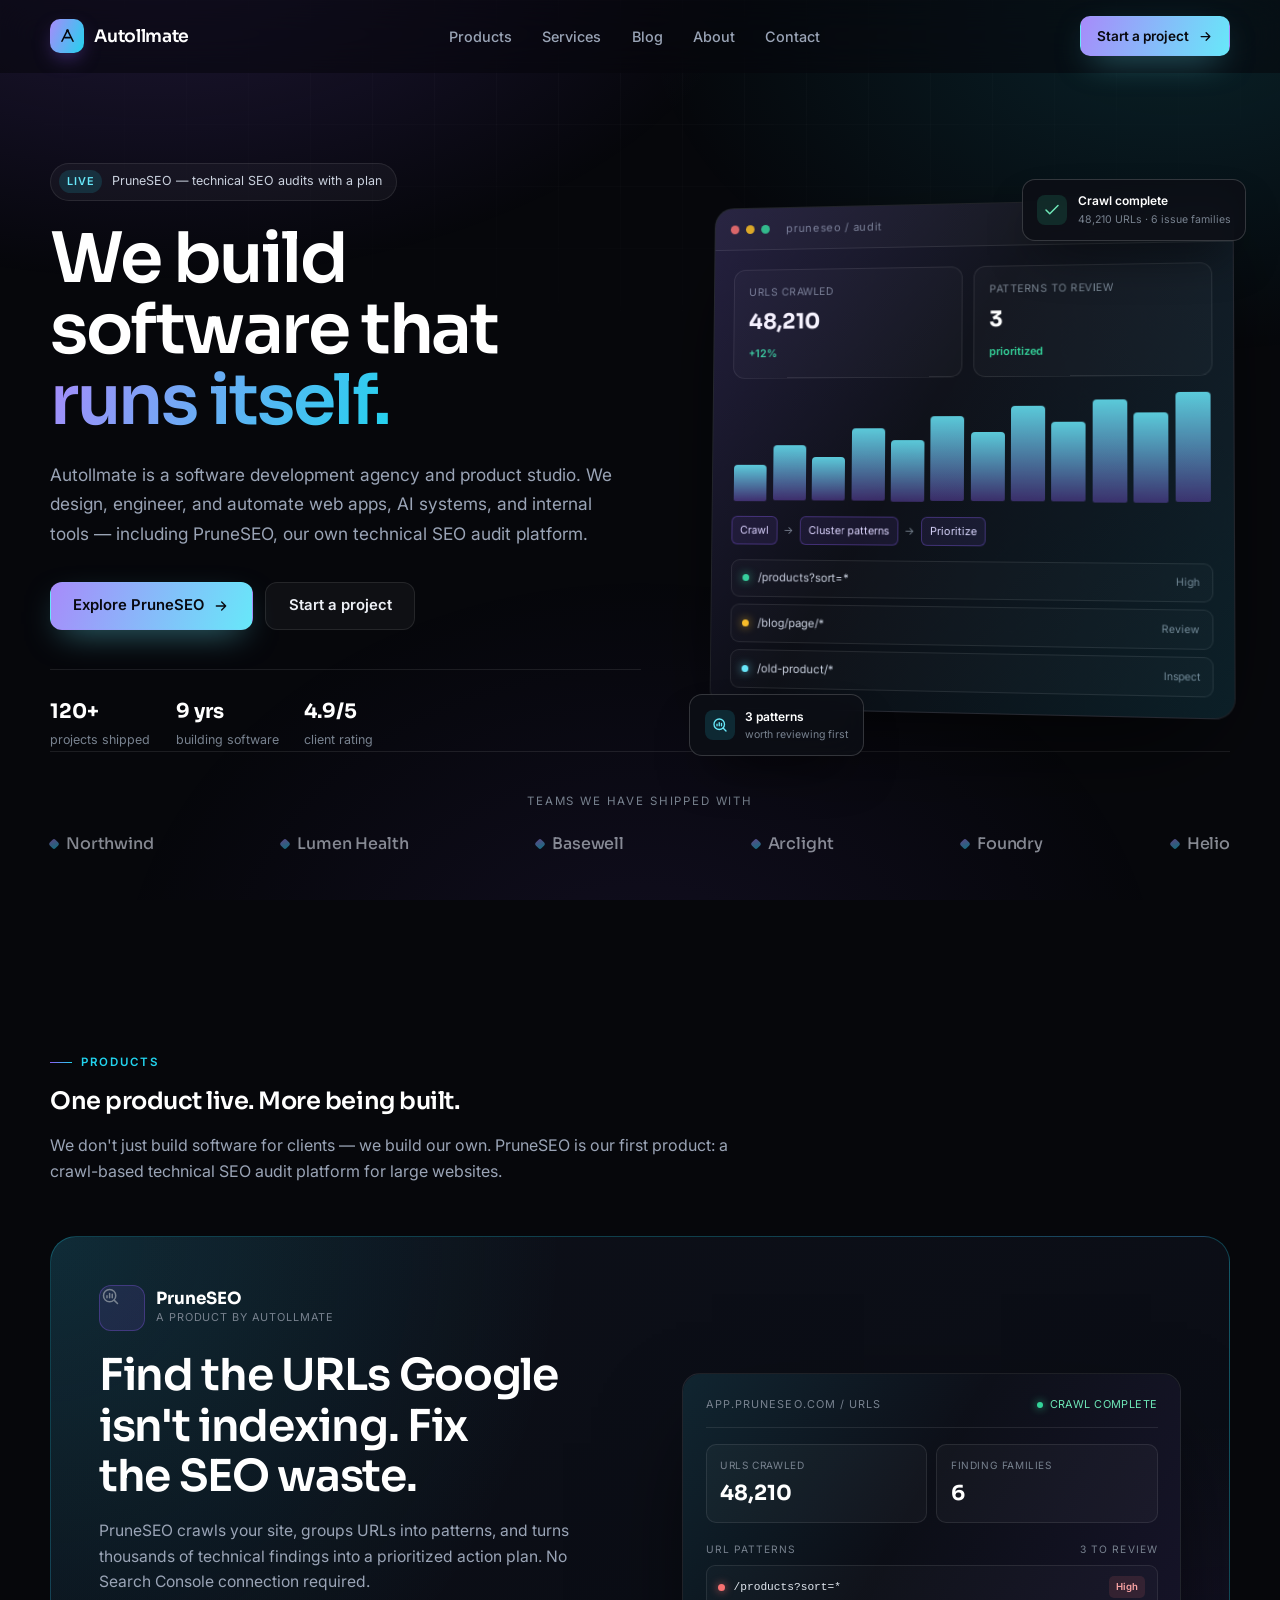
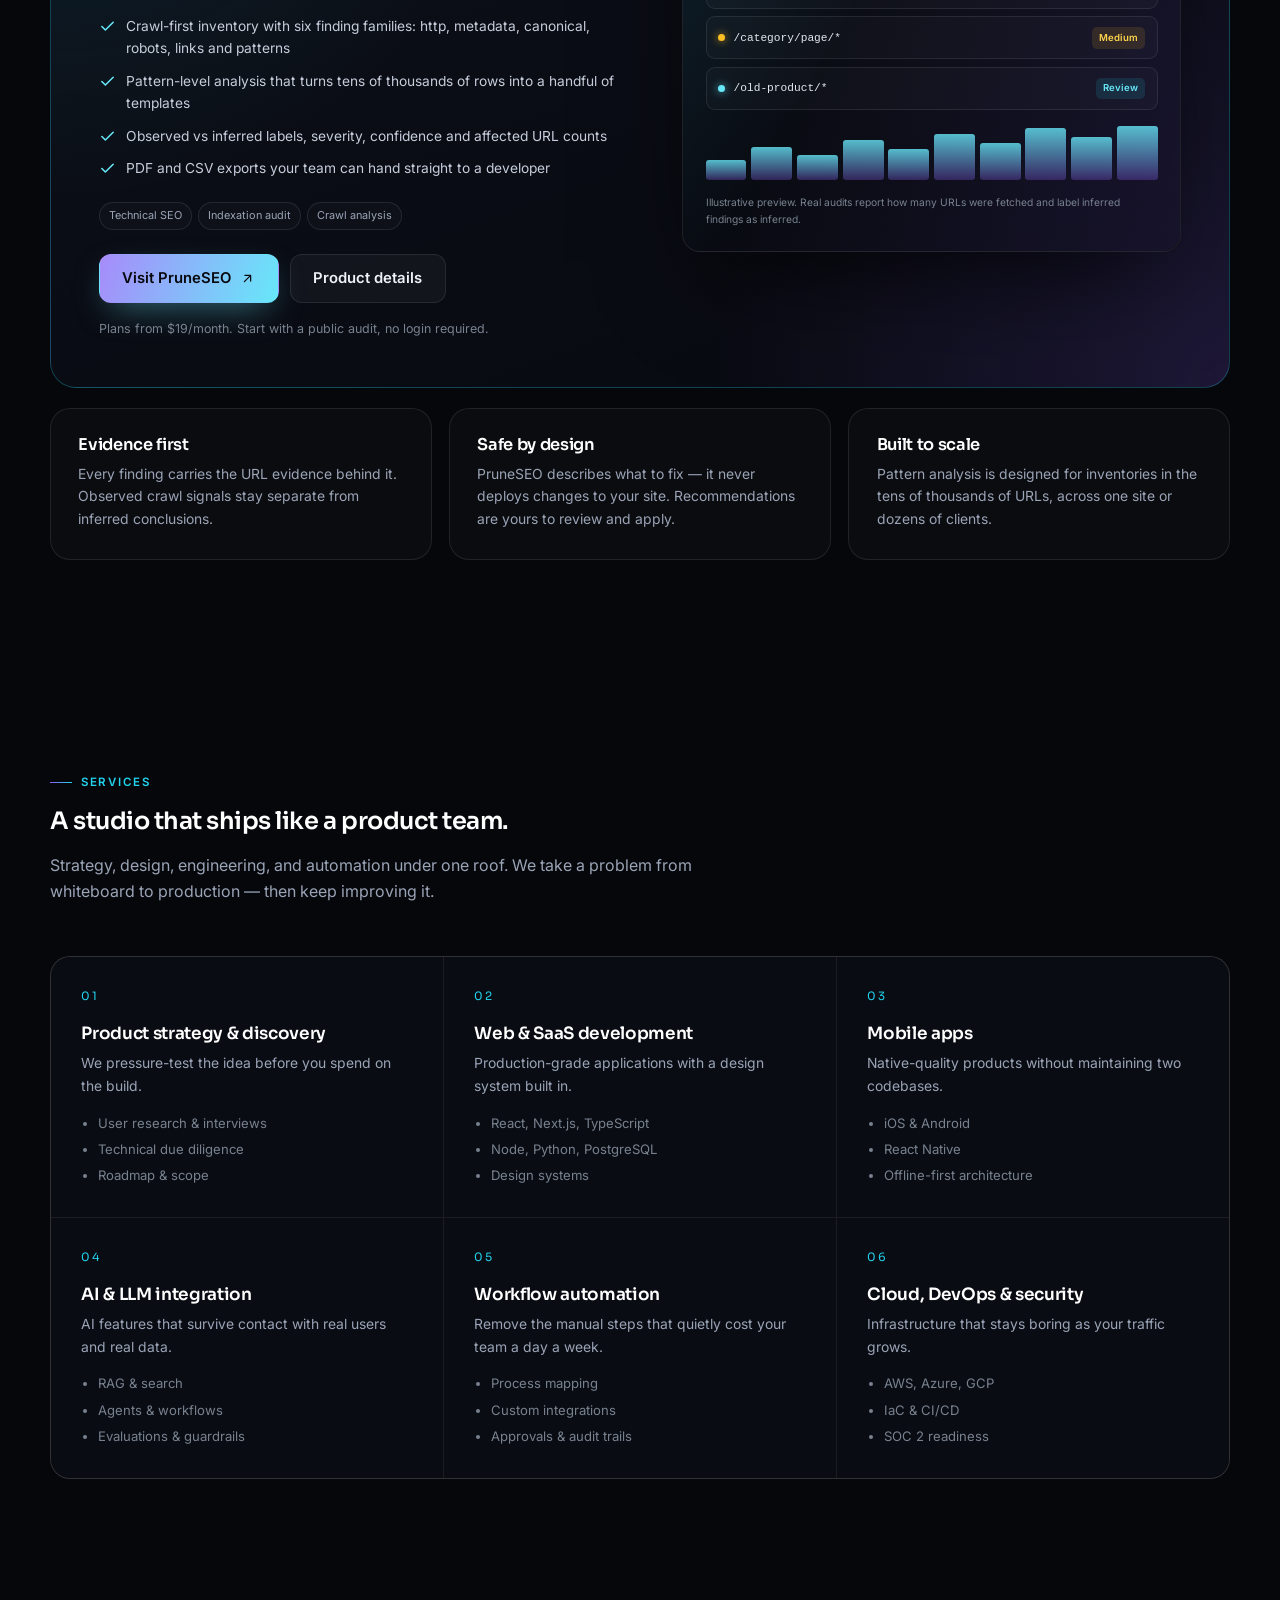
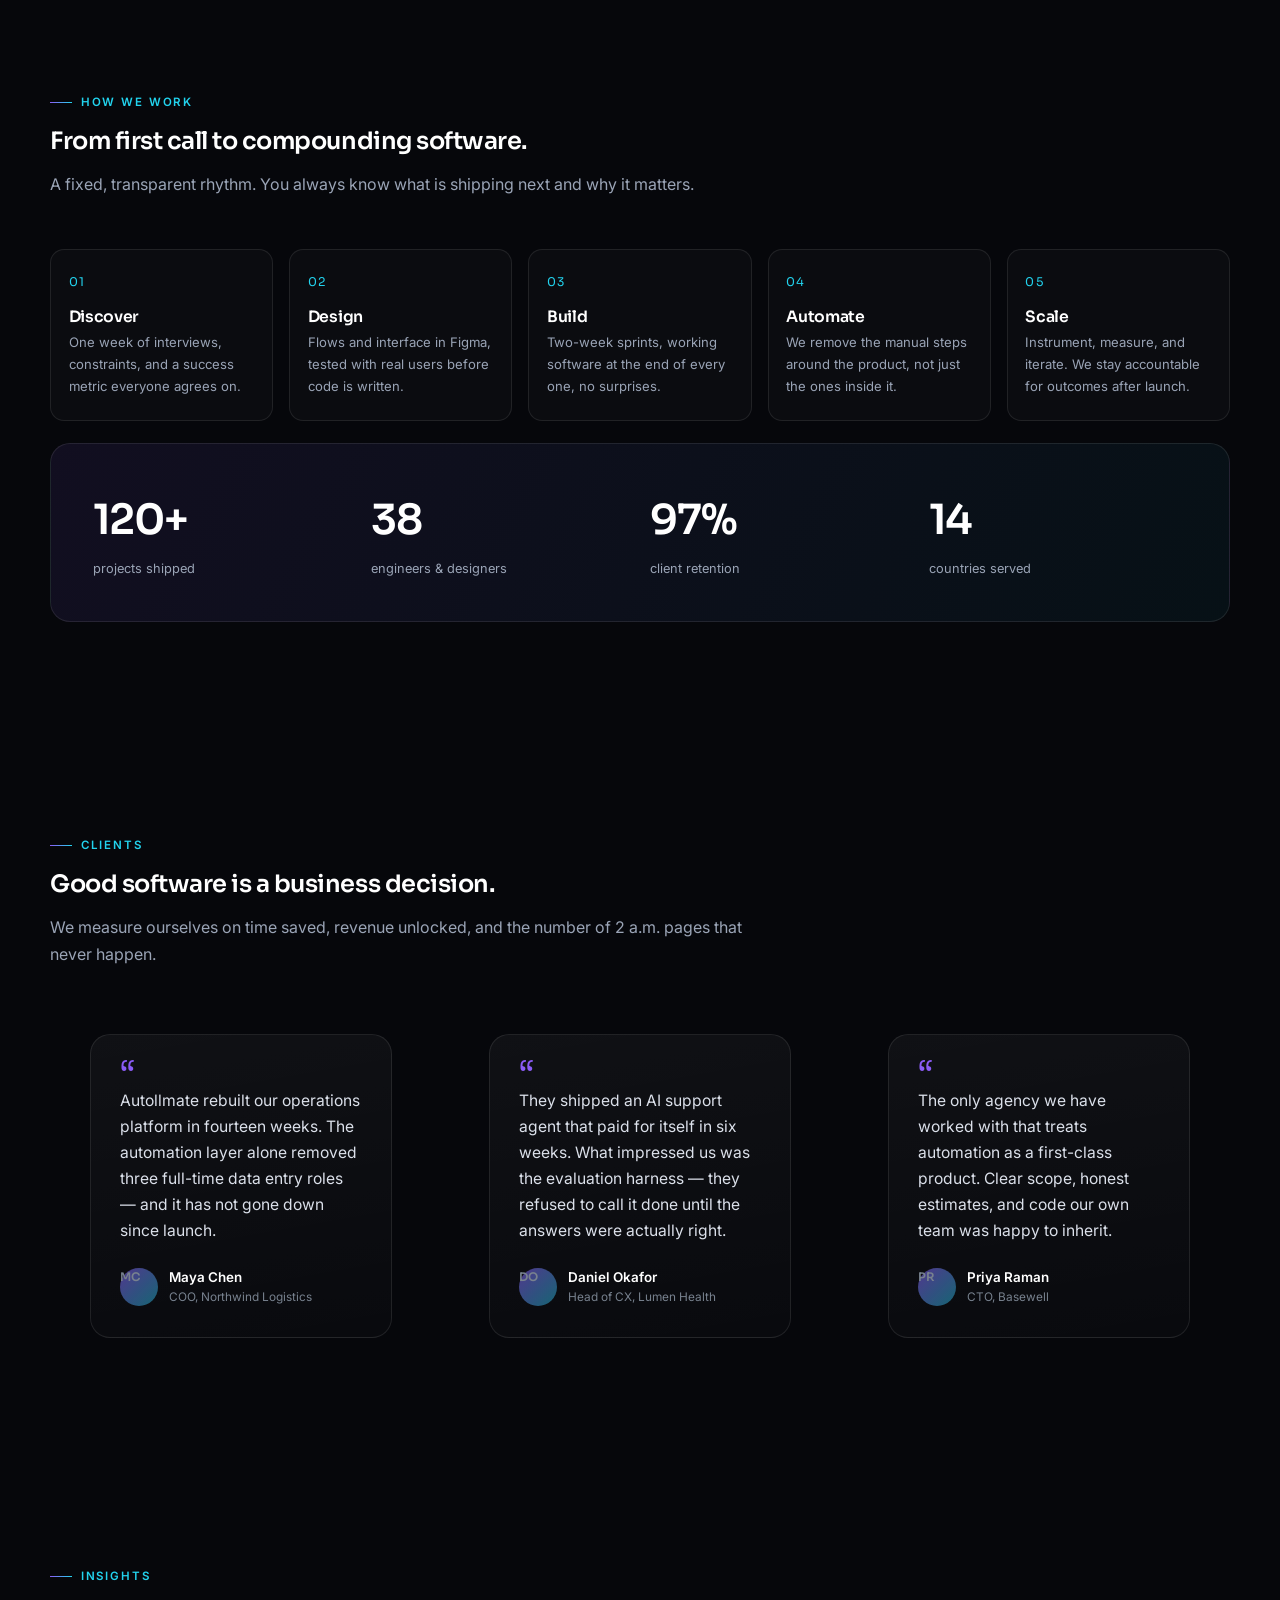
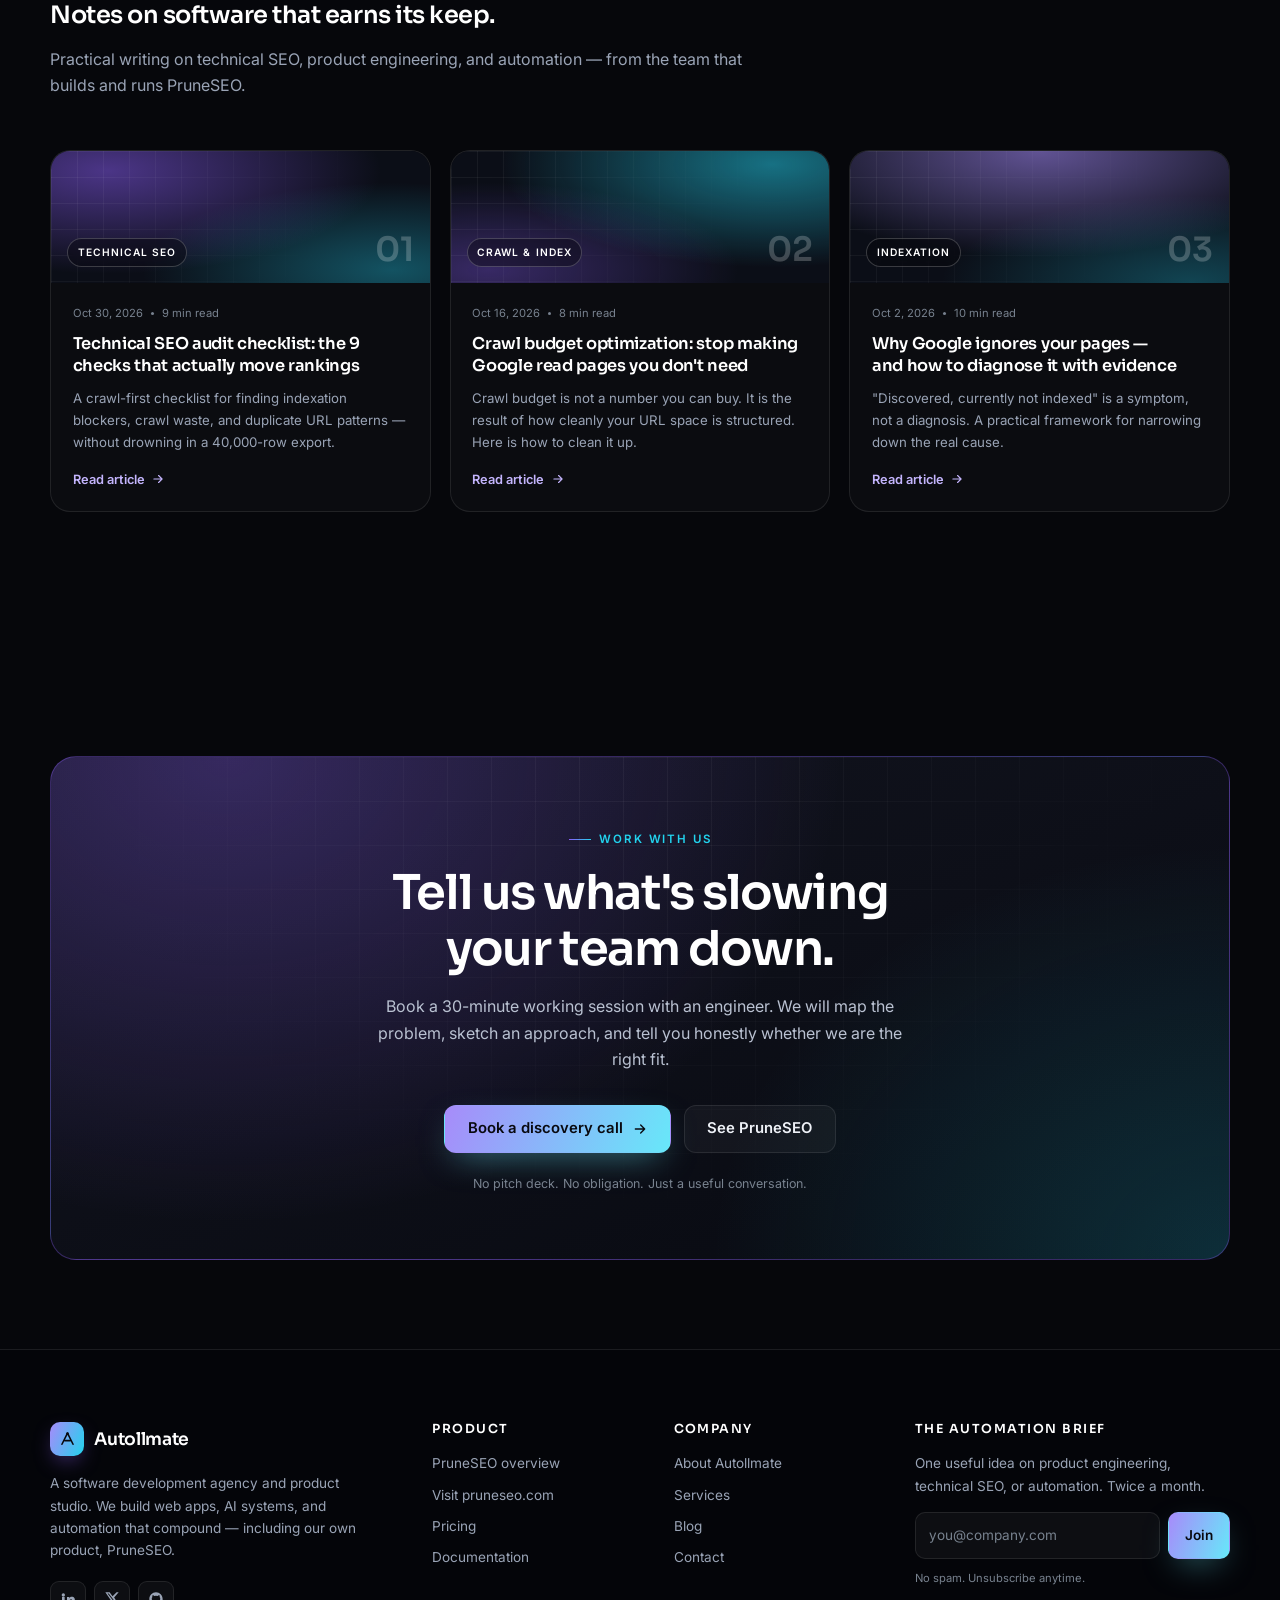
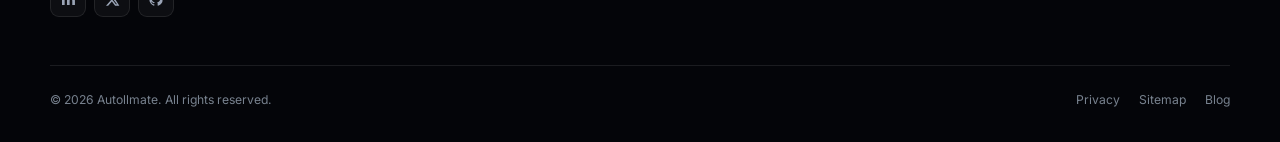
==== index.html @ e0d96550 "setup" ====
<!doctype html>
<html lang="en">
<head>
  <meta charset="utf-8">
  <meta name="viewport" content="width=device-width, initial-scale=1">
  <title>Autollmate — Software Development Agency &amp; PruneSEO</title>
  <meta name="description" content="Autollmate is a software development agency and the team behind PruneSEO, a technical SEO audit platform. We design, build, and automate digital products that earn their keep.">
  <link rel="canonical" href="https://autollmate.com/">
  <meta name="robots" content="index, follow, max-image-preview:large">
  <meta name="author" content="Autollmate">
  <meta name="theme-color" content="#06070b">
  <meta name="generator" content="Autollmate">

  <meta property="og:type" content="website">
  <meta property="og:site_name" content="Autollmate">
  <meta property="og:locale" content="en_US">
  <meta property="og:title" content="Autollmate — Software Development Agency &amp; PruneSEO">
  <meta property="og:description" content="A software development agency and product studio. We build web apps, AI systems, and automation — including our own technical SEO platform, PruneSEO.">
  <meta property="og:url" content="https://autollmate.com/">
  <meta property="og:image" content="https://autollmate.com/assets/img/og-cover.png">
  <meta property="og:image:width" content="1200">
  <meta property="og:image:height" content="630">
  <meta property="og:image:alt" content="Autollmate — software that runs itself.">
  <meta name="twitter:card" content="summary_large_image">
  <meta name="twitter:title" content="Autollmate — Software Development Agency &amp; PruneSEO">
  <meta name="twitter:description" content="A software development agency and product studio. We build web apps, AI systems, and automation — including PruneSEO.">
  <meta name="twitter:image" content="https://autollmate.com/assets/img/og-cover.png">

  <link rel="icon" href="assets/img/favicon.svg" type="image/svg+xml">
  <link rel="apple-touch-icon" href="assets/img/apple-touch-icon.png">
  <link rel="manifest" href="site.webmanifest">
  <link rel="preconnect" href="https://fonts.googleapis.com">
  <link rel="preconnect" href="https://fonts.gstatic.com" crossorigin>
  <link href="https://fonts.googleapis.com/css2?family=Inter:wght@400;500;600&family=Sora:wght@500;600;700&display=swap" rel="stylesheet">
  <link rel="stylesheet" href="assets/css/styles.css">

  <script type="application/ld+json">
  {
    "@context": "https://schema.org",
    "@graph": [
      {
        "@type": "Organization",
        "@id": "https://autollmate.com/#organization",
        "name": "Autollmate",
        "url": "https://autollmate.com/",
        "logo": "https://autollmate.com/assets/img/icon-512.png",
        "image": "https://autollmate.com/assets/img/og-cover.png",
        "description": "Autollmate is a software development agency and product studio building web applications, AI systems, and workflow automation. It is the company behind PruneSEO.",
        "email": "hello@autollmate.com",
        "foundingDate": "2017",
        "sameAs": [
          "https://www.linkedin.com/company/autollmate",
          "https://x.com/autollmate",
          "https://github.com/autollmate"
        ],
        "makesOffer": [
          { "@type": "Offer", "itemOffered": { "@id": "https://autollmate.com/products.html#pruneseo" } }
        ]
      },
      {
        "@type": "WebSite",
        "@id": "https://autollmate.com/#website",
        "url": "https://autollmate.com/",
        "name": "Autollmate",
        "publisher": { "@id": "https://autollmate.com/#organization" },
        "inLanguage": "en"
      },
      {
        "@type": "ProfessionalService",
        "@id": "https://autollmate.com/#studio",
        "name": "Autollmate",
        "url": "https://autollmate.com/",
        "image": "https://autollmate.com/assets/img/og-cover.png",
        "description": "Software development agency specialising in custom web applications, AI integration, and workflow automation.",
        "priceRange": "$$$",
        "areaServed": { "@type": "Place", "name": "Worldwide" },
        "serviceType": [
          "Custom software development",
          "Web application development",
          "AI integration",
          "Workflow automation",
          "Product strategy",
          "Cloud and DevOps"
        ],
        "parentOrganization": { "@id": "https://autollmate.com/#organization" }
      },
      {
        "@type": "SoftwareApplication",
        "@id": "https://autollmate.com/products.html#pruneseo",
        "name": "PruneSEO",
        "url": "https://pruneseo.com/",
        "applicationCategory": "BusinessApplication",
        "operatingSystem": "Web",
        "description": "A crawl-based technical SEO audit platform that groups URLs into patterns, surfaces indexation and SEO waste, and turns findings into a prioritized action plan.",
        "publisher": { "@id": "https://autollmate.com/#organization" },
        "offers": {
          "@type": "AggregateOffer",
          "lowPrice": "19",
          "highPrice": "149",
          "priceCurrency": "USD",
          "offerCount": "4"
        }
      }
    ]
  }
  </script>
</head>
<body>
  <a class="skip-link" href="#main">Skip to content</a>

  <header class="site-header">
    <div class="container">
      <nav class="nav" aria-label="Primary">
        <a class="brand" href="index.html" aria-label="Autollmate home">
          <span class="brand-mark" aria-hidden="true">
            <svg viewBox="0 0 24 24" fill="none" stroke="currentColor" stroke-width="2" stroke-linecap="round" stroke-linejoin="round"><path d="M5 18 12 4l7 14"/><path d="M8.4 13.4h7.2"/><circle cx="12" cy="4.4" r="1.6" fill="currentColor" stroke="none"/></svg>
          </span>
          <span>Autollmate</span>
        </a>
        <ul class="nav-links" id="primary-nav">
          <li><a href="products.html">Products</a></li>
          <li><a href="index.html#services">Services</a></li>
          <li><a href="blog.html">Blog</a></li>
          <li><a href="about.html">About</a></li>
          <li><a href="contact.html">Contact</a></li>
          <li class="nav-mobile-cta"><a class="btn btn--primary btn--sm" href="contact.html">Start a project</a></li>
        </ul>
        <a class="btn btn--primary btn--sm nav-cta" href="contact.html">Start a project
          <svg width="15" height="15" viewBox="0 0 24 24" fill="none" stroke="currentColor" stroke-width="2" stroke-linecap="round" stroke-linejoin="round" aria-hidden="true"><path d="M5 12h14M13 6l6 6-6 6"/></svg>
        </a>
        <button class="nav-toggle" type="button" aria-expanded="false" aria-controls="primary-nav" aria-label="Toggle navigation">
          <span></span><span></span><span></span>
        </button>
      </nav>
    </div>
  </header>

  <main id="main">
    <section class="hero">
      <div class="container">
        <div class="hero-grid">
          <div class="hero-copy">
            <a class="hero-badge" href="products.html">
              <b>Live</b> PruneSEO — technical SEO audits with a plan
            </a>
            <h1 class="hero-title">We build software that <span class="gradient-text">runs itself.</span></h1>
            <p class="hero-lead">Autollmate is a software development agency and product studio. We design, engineer, and automate web apps, AI systems, and internal tools — including PruneSEO, our own technical SEO audit platform.</p>
            <div class="hero-actions">
              <a class="btn btn--primary" href="products.html">Explore PruneSEO
                <svg width="16" height="16" viewBox="0 0 24 24" fill="none" stroke="currentColor" stroke-width="2" stroke-linecap="round" stroke-linejoin="round" aria-hidden="true"><path d="M5 12h14M13 6l6 6-6 6"/></svg>
              </a>
              <a class="btn btn--ghost" href="contact.html">Start a project</a>
            </div>
            <div class="hero-proof">
              <div><strong>120+</strong><span>projects shipped</span></div>
              <div><strong>9 yrs</strong><span>building software</span></div>
              <div><strong>4.9/5</strong><span>client rating</span></div>
            </div>
          </div>

          <div class="hero-visual" aria-hidden="true">
            <div class="mock">
              <div class="mock-top">
                <span class="mock-dot"></span><span class="mock-dot"></span><span class="mock-dot"></span>
                <span class="mock-title">pruneseo / audit</span>
              </div>
              <div class="mock-body">
                <div class="mock-kpis">
                  <div class="kpi"><span>URLs crawled</span><strong>48,210</strong><em>+12%</em></div>
                  <div class="kpi"><span>Patterns to review</span><strong>3</strong><em>prioritized</em></div>
                </div>
                <div class="mock-chart">
                  <div class="bar" style="--h:34%;--i:0"></div>
                  <div class="bar" style="--h:52%;--i:1"></div>
                  <div class="bar" style="--h:41%;--i:2"></div>
                  <div class="bar" style="--h:68%;--i:3"></div>
                  <div class="bar" style="--h:57%;--i:4"></div>
                  <div class="bar" style="--h:79%;--i:5"></div>
                  <div class="bar" style="--h:64%;--i:6"></div>
                  <div class="bar" style="--h:88%;--i:7"></div>
                  <div class="bar" style="--h:73%;--i:8"></div>
                  <div class="bar" style="--h:94%;--i:9"></div>
                  <div class="bar" style="--h:82%;--i:10"></div>
                  <div class="bar" style="--h:100%;--i:11"></div>
                </div>
                <div class="mock-chain">
                  <span class="chain-node">Crawl</span>
                  <span class="chain-arrow">→</span>
                  <span class="chain-node">Cluster patterns</span>
                  <span class="chain-arrow">→</span>
                  <span class="chain-node">Prioritize</span>
                </div>
                <div class="mock-rows">
                  <div class="mock-row"><span class="status-dot"></span> /products?sort=* <span class="row-time">High</span></div>
                  <div class="mock-row"><span class="status-dot" style="background:#fbbf24;box-shadow:0 0 10px rgba(251,191,36,.8)"></span> /blog/page/* <span class="row-time">Review</span></div>
                  <div class="mock-row"><span class="status-dot" style="background:#67e8f9;box-shadow:0 0 10px rgba(103,232,249,.8)"></span> /old-product/* <span class="row-time">Inspect</span></div>
                </div>
              </div>
            </div>
            <div class="floating floating--1">
              <svg viewBox="0 0 24 24" fill="none" stroke="currentColor" stroke-width="2" stroke-linecap="round" stroke-linejoin="round"><path d="M20 6 9 17l-5-5"/></svg>
              <div><strong>Crawl complete</strong><span>48,210 URLs · 6 issue families</span></div>
            </div>
            <div class="floating floating--2">
              <svg viewBox="0 0 24 24" fill="none" stroke="currentColor" stroke-width="1.8" stroke-linecap="round" stroke-linejoin="round"><circle cx="11" cy="11" r="7"/><path d="m20 20-3.6-3.6"/><path d="M8 13v-2M11 13V9M14 13v-3"/></svg>
              <div><strong>3 patterns</strong><span>worth reviewing first</span></div>
            </div>
          </div>
        </div>

        <div class="logo-strip" data-reveal>
          <p>Teams we have shipped with</p>
          <ul>
            <li>Northwind</li>
            <li>Lumen Health</li>
            <li>Basewell</li>
            <li>Arclight</li>
            <li>Foundry</li>
            <li>Helio</li>
          </ul>
        </div>
      </div>
    </section>

    <section class="section" id="products">
      <div class="container">
        <div class="section-head" data-reveal>
          <span class="eyebrow">Products</span>
          <h2>One product live. More being built.</h2>
          <p>We don't just build software for clients — we build our own. PruneSEO is our first product: a crawl-based technical SEO audit platform for large websites.</p>
        </div>

        <div class="featured-product" data-reveal>
          <div>
            <div class="product-logo">
              <span class="product-icon" aria-hidden="true">
                <svg viewBox="0 0 24 24" fill="none" stroke="currentColor" stroke-width="1.7" stroke-linecap="round" stroke-linejoin="round"><circle cx="11" cy="11" r="7"/><path d="m20 20-3.6-3.6"/><path d="M8 13.5v-2.5M11 13.5V8.5M14 13.5v-4"/></svg>
              </span>
              <div><strong>PruneSEO</strong><span>A product by Autollmate</span></div>
            </div>
            <h2>Find the URLs Google isn't indexing. Fix the SEO waste.</h2>
            <p class="lead">PruneSEO crawls your site, groups URLs into patterns, and turns thousands of technical findings into a prioritized action plan. No Search Console connection required.</p>
            <ul class="feature-list">
              <li><svg viewBox="0 0 24 24" fill="none" stroke="currentColor" stroke-width="2.2" stroke-linecap="round" stroke-linejoin="round" aria-hidden="true"><path d="M20 6 9 17l-5-5"/></svg>Crawl-first inventory with six finding families: http, metadata, canonical, robots, links and patterns</li>
              <li><svg viewBox="0 0 24 24" fill="none" stroke="currentColor" stroke-width="2.2" stroke-linecap="round" stroke-linejoin="round" aria-hidden="true"><path d="M20 6 9 17l-5-5"/></svg>Pattern-level analysis that turns tens of thousands of rows into a handful of templates</li>
              <li><svg viewBox="0 0 24 24" fill="none" stroke="currentColor" stroke-width="2.2" stroke-linecap="round" stroke-linejoin="round" aria-hidden="true"><path d="M20 6 9 17l-5-5"/></svg>Observed vs inferred labels, severity, confidence and affected URL counts</li>
              <li><svg viewBox="0 0 24 24" fill="none" stroke="currentColor" stroke-width="2.2" stroke-linecap="round" stroke-linejoin="round" aria-hidden="true"><path d="M20 6 9 17l-5-5"/></svg>PDF and CSV exports your team can hand straight to a developer</li>
            </ul>
            <ul class="tags product-tags">
              <li class="tag">Technical SEO</li>
              <li class="tag">Indexation audit</li>
              <li class="tag">Crawl analysis</li>
            </ul>
            <div class="product-actions">
              <a class="btn btn--primary" href="https://pruneseo.com" target="_blank" rel="noopener noreferrer">Visit PruneSEO
                <svg width="15" height="15" viewBox="0 0 24 24" fill="none" stroke="currentColor" stroke-width="2" stroke-linecap="round" stroke-linejoin="round" aria-hidden="true"><path d="M7 17 17 7M8 7h9v9"/></svg>
              </a>
              <a class="btn btn--ghost" href="products.html">Product details</a>
            </div>
            <p class="note" style="margin-top:1rem">Plans from $19/month. Start with a public audit, no login required.</p>
          </div>

          <div class="preview-panel" aria-hidden="true">
            <div class="preview-head">
              <span>app.pruneseo.com / urls</span>
              <span class="live-dot">Crawl complete</span>
            </div>
            <div class="preview-kpis">
              <div><span>URLs crawled</span><strong>48,210</strong></div>
              <div><span>Finding families</span><strong>6</strong></div>
            </div>
            <div class="preview-label"><span>URL patterns</span><span>3 to review</span></div>
            <div class="preview-list">
              <div class="preview-item"><span class="status-dot" style="width:7px;height:7px;border-radius:50%;background:#f87171;box-shadow:0 0 8px rgba(248,113,113,.8)"></span><code>/products?sort=*</code><span class="badge badge--high">High</span></div>
              <div class="preview-item"><span class="status-dot" style="width:7px;height:7px;border-radius:50%;background:#fbbf24;box-shadow:0 0 8px rgba(251,191,36,.8)"></span><code>/category/page/*</code><span class="badge badge--med">Medium</span></div>
              <div class="preview-item"><span class="status-dot" style="width:7px;height:7px;border-radius:50%;background:#67e8f9;box-shadow:0 0 8px rgba(103,232,249,.8)"></span><code>/old-product/*</code><span class="badge badge--low">Review</span></div>
            </div>
            <div class="preview-bars" style="height:54px;margin-top:1rem">
              <i style="--h:38%"></i><i style="--h:62%"></i><i style="--h:47%"></i><i style="--h:74%"></i><i style="--h:58%"></i><i style="--h:86%"></i><i style="--h:69%"></i><i style="--h:96%"></i><i style="--h:80%"></i><i style="--h:100%"></i>
            </div>
            <p class="preview-note">Illustrative preview. Real audits report how many URLs were fetched and label inferred findings as inferred.</p>
          </div>
        </div>

        <div class="card-grid" style="margin-top:1.2rem" data-stagger>
          <article class="value-card" data-reveal>
            <h3>Evidence first</h3>
            <p>Every finding carries the URL evidence behind it. Observed crawl signals stay separate from inferred conclusions.</p>
          </article>
          <article class="value-card" data-reveal>
            <h3>Safe by design</h3>
            <p>PruneSEO describes what to fix — it never deploys changes to your site. Recommendations are yours to review and apply.</p>
          </article>
          <article class="value-card" data-reveal>
            <h3>Built to scale</h3>
            <p>Pattern analysis is designed for inventories in the tens of thousands of URLs, across one site or dozens of clients.</p>
          </article>
        </div>
      </div>
    </section>

    <section class="section" id="services">
      <div class="container">
        <div class="section-head" data-reveal>
          <span class="eyebrow">Services</span>
          <h2>A studio that ships like a product team.</h2>
          <p>Strategy, design, engineering, and automation under one roof. We take a problem from whiteboard to production — then keep improving it.</p>
        </div>
        <div class="service-grid" data-reveal>
          <div class="service">
            <span class="service-num">01</span>
            <h3>Product strategy &amp; discovery</h3>
            <p>We pressure-test the idea before you spend on the build.</p>
            <ul><li>User research &amp; interviews</li><li>Technical due diligence</li><li>Roadmap &amp; scope</li></ul>
          </div>
          <div class="service">
            <span class="service-num">02</span>
            <h3>Web &amp; SaaS development</h3>
            <p>Production-grade applications with a design system built in.</p>
            <ul><li>React, Next.js, TypeScript</li><li>Node, Python, PostgreSQL</li><li>Design systems</li></ul>
          </div>
          <div class="service">
            <span class="service-num">03</span>
            <h3>Mobile apps</h3>
            <p>Native-quality products without maintaining two codebases.</p>
            <ul><li>iOS &amp; Android</li><li>React Native</li><li>Offline-first architecture</li></ul>
          </div>
          <div class="service">
            <span class="service-num">04</span>
            <h3>AI &amp; LLM integration</h3>
            <p>AI features that survive contact with real users and real data.</p>
            <ul><li>RAG &amp; search</li><li>Agents &amp; workflows</li><li>Evaluations &amp; guardrails</li></ul>
          </div>
          <div class="service">
            <span class="service-num">05</span>
            <h3>Workflow automation</h3>
            <p>Remove the manual steps that quietly cost your team a day a week.</p>
            <ul><li>Process mapping</li><li>Custom integrations</li><li>Approvals &amp; audit trails</li></ul>
          </div>
          <div class="service">
            <span class="service-num">06</span>
            <h3>Cloud, DevOps &amp; security</h3>
            <p>Infrastructure that stays boring as your traffic grows.</p>
            <ul><li>AWS, Azure, GCP</li><li>IaC &amp; CI/CD</li><li>SOC 2 readiness</li></ul>
          </div>
        </div>
      </div>
    </section>

    <section class="section">
      <div class="container">
        <div class="section-head" data-reveal>
          <span class="eyebrow">How we work</span>
          <h2>From first call to compounding software.</h2>
          <p>A fixed, transparent rhythm. You always know what is shipping next and why it matters.</p>
        </div>
        <div class="process" data-stagger>
          <div class="step" data-reveal>
            <h3>Discover</h3>
            <p>One week of interviews, constraints, and a success metric everyone agrees on.</p>
          </div>
          <div class="step" data-reveal>
            <h3>Design</h3>
            <p>Flows and interface in Figma, tested with real users before code is written.</p>
          </div>
          <div class="step" data-reveal>
            <h3>Build</h3>
            <p>Two-week sprints, working software at the end of every one, no surprises.</p>
          </div>
          <div class="step" data-reveal>
            <h3>Automate</h3>
            <p>We remove the manual steps around the product, not just the ones inside it.</p>
          </div>
          <div class="step" data-reveal>
            <h3>Scale</h3>
            <p>Instrument, measure, and iterate. We stay accountable for outcomes after launch.</p>
          </div>
        </div>

        <div class="stats-band" style="margin-top:1.4rem" data-reveal>
          <div class="stat"><strong data-count="120" data-suffix="+">120+</strong><span>projects shipped</span></div>
          <div class="stat"><strong data-count="38">38</strong><span>engineers &amp; designers</span></div>
          <div class="stat"><strong data-count="97" data-suffix="%">97%</strong><span>client retention</span></div>
          <div class="stat"><strong data-count="14">14</strong><span>countries served</span></div>
        </div>
      </div>
    </section>

    <section class="section">
      <div class="container">
        <div class="section-head" data-reveal>
          <span class="eyebrow">Clients</span>
          <h2>Good software is a business decision.</h2>
          <p>We measure ourselves on time saved, revenue unlocked, and the number of 2 a.m. pages that never happen.</p>
        </div>
        <div class="quote-grid" data-stagger>
          <blockquote class="quote" data-reveal>
            <p class="quote-text">Autollmate rebuilt our operations platform in fourteen weeks. The automation layer alone removed three full-time data entry roles — and it has not gone down since launch.</p>
            <div class="quote-person">
              <span class="avatar" aria-hidden="true">MC</span>
              <div><strong>Maya Chen</strong><span>COO, Northwind Logistics</span></div>
            </div>
          </blockquote>
          <blockquote class="quote" data-reveal>
            <p class="quote-text">They shipped an AI support agent that paid for itself in six weeks. What impressed us was the evaluation harness — they refused to call it done until the answers were actually right.</p>
            <div class="quote-person">
              <span class="avatar" aria-hidden="true">DO</span>
              <div><strong>Daniel Okafor</strong><span>Head of CX, Lumen Health</span></div>
            </div>
          </blockquote>
          <blockquote class="quote" data-reveal>
            <p class="quote-text">The only agency we have worked with that treats automation as a first-class product. Clear scope, honest estimates, and code our own team was happy to inherit.</p>
            <div class="quote-person">
              <span class="avatar" aria-hidden="true">PR</span>
              <div><strong>Priya Raman</strong><span>CTO, Basewell</span></div>
            </div>
          </blockquote>
        </div>
      </div>
    </section>

    <section class="section" id="insights">
      <div class="container">
        <div class="section-head" data-reveal>
          <span class="eyebrow">Insights</span>
          <h2>Notes on software that earns its keep.</h2>
          <p>Practical writing on technical SEO, product engineering, and automation — from the team that builds and runs PruneSEO.</p>
        </div>
        <div class="blog-grid" data-stagger>
          <article class="post-card" data-reveal>
            <div class="post-thumb">
              <span class="post-cat">Technical SEO</span><span class="post-index">01</span>
            </div>
            <div class="post-body">
              <div class="post-meta"><time datetime="2026-10-30">Oct 30, 2026</time><span class="dot"></span><span>9 min read</span></div>
              <h3 class="post-title"><a href="blog/technical-seo-audit-checklist.html">Technical SEO audit checklist: the 9 checks that actually move rankings</a></h3>
              <p class="post-excerpt">A crawl-first checklist for finding indexation blockers, crawl waste, and duplicate URL patterns — without drowning in a 40,000-row export.</p>
              <a class="link-arrow" href="blog/technical-seo-audit-checklist.html">Read article
                <svg width="14" height="14" viewBox="0 0 24 24" fill="none" stroke="currentColor" stroke-width="2" stroke-linecap="round" stroke-linejoin="round" aria-hidden="true"><path d="M5 12h14M13 6l6 6-6 6"/></svg>
              </a>
            </div>
          </article>
          <article class="post-card" data-reveal>
            <div class="post-thumb post-thumb--2">
              <span class="post-cat">Crawl &amp; Index</span><span class="post-index">02</span>
            </div>
            <div class="post-body">
              <div class="post-meta"><time datetime="2026-10-16">Oct 16, 2026</time><span class="dot"></span><span>8 min read</span></div>
              <h3 class="post-title"><a href="blog/crawl-budget-optimization.html">Crawl budget optimization: stop making Google read pages you don't need</a></h3>
              <p class="post-excerpt">Crawl budget is not a number you can buy. It is the result of how cleanly your URL space is structured. Here is how to clean it up.</p>
              <a class="link-arrow" href="blog/crawl-budget-optimization.html">Read article
                <svg width="14" height="14" viewBox="0 0 24 24" fill="none" stroke="currentColor" stroke-width="2" stroke-linecap="round" stroke-linejoin="round" aria-hidden="true"><path d="M5 12h14M13 6l6 6-6 6"/></svg>
              </a>
            </div>
          </article>
          <article class="post-card" data-reveal>
            <div class="post-thumb post-thumb--3">
              <span class="post-cat">Indexation</span><span class="post-index">03</span>
            </div>
            <div class="post-body">
              <div class="post-meta"><time datetime="2026-10-02">Oct 2, 2026</time><span class="dot"></span><span>10 min read</span></div>
              <h3 class="post-title"><a href="blog/why-google-ignores-pages.html">Why Google ignores your pages — and how to diagnose it with evidence</a></h3>
              <p class="post-excerpt">"Discovered, currently not indexed" is a symptom, not a diagnosis. A practical framework for narrowing down the real cause.</p>
              <a class="link-arrow" href="blog/why-google-ignores-pages.html">Read article
                <svg width="14" height="14" viewBox="0 0 24 24" fill="none" stroke="currentColor" stroke-width="2" stroke-linecap="round" stroke-linejoin="round" aria-hidden="true"><path d="M5 12h14M13 6l6 6-6 6"/></svg>
              </a>
            </div>
          </article>
        </div>
        <div style="margin-top:1.6rem" data-reveal>
          <a class="link-arrow" href="blog.html">Browse all articles
            <svg width="14" height="14" viewBox="0 0 24 24" fill="none" stroke="currentColor" stroke-width="2" stroke-linecap="round" stroke-linejoin="round" aria-hidden="true"><path d="M5 12h14M13 6l6 6-6 6"/></svg>
          </a>
        </div>
      </div>
    </section>

    <section class="cta-band">
      <div class="container">
        <div class="cta-card" data-reveal>
          <span class="eyebrow" style="justify-content:center">Work with us</span>
          <h2>Tell us what's slowing your team down.</h2>
          <p>Book a 30-minute working session with an engineer. We will map the problem, sketch an approach, and tell you honestly whether we are the right fit.</p>
          <div class="cta-actions">
            <a class="btn btn--primary" href="contact.html">Book a discovery call
              <svg width="16" height="16" viewBox="0 0 24 24" fill="none" stroke="currentColor" stroke-width="2" stroke-linecap="round" stroke-linejoin="round" aria-hidden="true"><path d="M5 12h14M13 6l6 6-6 6"/></svg>
            </a>
            <a class="btn btn--ghost" href="products.html">See PruneSEO</a>
          </div>
          <p class="cta-note">No pitch deck. No obligation. Just a useful conversation.</p>
        </div>
      </div>
    </section>
  </main>

  <footer class="site-footer">
    <div class="container">
      <div class="footer-grid">
        <div class="footer-brand">
          <a class="brand" href="index.html" aria-label="Autollmate home">
            <span class="brand-mark" aria-hidden="true">
              <svg viewBox="0 0 24 24" fill="none" stroke="currentColor" stroke-width="2" stroke-linecap="round" stroke-linejoin="round"><path d="M5 18 12 4l7 14"/><path d="M8.4 13.4h7.2"/><circle cx="12" cy="4.4" r="1.6" fill="currentColor" stroke="none"/></svg>
            </span>
            <span>Autollmate</span>
          </a>
          <p>A software development agency and product studio. We build web apps, AI systems, and automation that compound — including our own product, PruneSEO.</p>
          <div class="socials">
            <a href="https://www.linkedin.com/company/autollmate" target="_blank" rel="noopener noreferrer" aria-label="Autollmate on LinkedIn">
              <svg viewBox="0 0 24 24" fill="currentColor" aria-hidden="true"><path d="M4.98 3.5a2.5 2.5 0 1 1 0 5 2.5 2.5 0 0 1 0-5ZM3 9h4v12H3V9Zm7 0h3.8v1.7h.05c.53-1 1.83-2.05 3.77-2.05 4.03 0 4.78 2.65 4.78 6.1V21h-4v-5.5c0-1.3-.02-3-1.83-3-1.83 0-2.1 1.43-2.1 2.9V21h-4V9Z"/></svg>
            </a>
            <a href="https://x.com/autollmate" target="_blank" rel="noopener noreferrer" aria-label="Autollmate on X">
              <svg viewBox="0 0 24 24" fill="currentColor" aria-hidden="true"><path d="M18.9 2H22l-6.8 7.8L23 22h-6.3l-4.9-6.4L6.2 22H3l7.3-8.3L2 2h6.4l4.4 5.8L18.9 2Zm-1.1 18h1.7L7.1 3.9H5.3L17.8 20Z"/></svg>
            </a>
            <a href="https://github.com/autollmate" target="_blank" rel="noopener noreferrer" aria-label="Autollmate on GitHub">
              <svg viewBox="0 0 24 24" fill="currentColor" aria-hidden="true"><path d="M12 2C6.48 2 2 6.58 2 12.26c0 4.53 2.87 8.37 6.84 9.73.5.09.68-.22.68-.49 0-.24-.01-.88-.01-1.73-2.78.62-3.37-1.37-3.37-1.37-.45-1.18-1.11-1.5-1.11-1.5-.91-.63.07-.62.07-.62 1 .07 1.53 1.05 1.53 1.05.89 1.56 2.34 1.11 2.91.85.09-.66.35-1.11.63-1.37-2.22-.26-4.56-1.14-4.56-5.07 0-1.12.39-2.03 1.03-2.75-.1-.26-.45-1.3.1-2.71 0 0 .84-.28 2.75 1.05a9.36 9.36 0 0 1 5 0c1.91-1.33 2.75-1.05 2.75-1.05.55 1.41.2 2.45.1 2.71.64.72 1.03 1.63 1.03 2.75 0 3.94-2.34 4.81-4.57 5.06.36.32.68.94.68 1.9 0 1.37-.01 2.47-.01 2.81 0 .27.18.58.69.48A10.02 10.02 0 0 0 22 12.26C22 6.58 17.52 2 12 2Z"/></svg>
            </a>
          </div>
        </div>
        <div>
          <h2 class="footer-heading">Product</h2>
          <ul class="footer-links">
            <li><a href="products.html">PruneSEO overview</a></li>
            <li><a href="https://pruneseo.com" target="_blank" rel="noopener noreferrer">Visit pruneseo.com</a></li>
            <li><a href="https://pruneseo.com/#pricing" target="_blank" rel="noopener noreferrer">Pricing</a></li>
            <li><a href="https://docs.pruneseo.com" target="_blank" rel="noopener noreferrer">Documentation</a></li>
          </ul>
        </div>
        <div>
          <h2 class="footer-heading">Company</h2>
          <ul class="footer-links">
            <li><a href="about.html">About Autollmate</a></li>
            <li><a href="index.html#services">Services</a></li>
            <li><a href="blog.html">Blog</a></li>
            <li><a href="contact.html">Contact</a></li>
          </ul>
        </div>
        <div class="newsletter">
          <h2 class="footer-heading">The Automation Brief</h2>
          <p>One useful idea on product engineering, technical SEO, or automation. Twice a month.</p>
          <form data-mock-submit data-success="You're on the list. Look out for the next brief.">
            <div class="input-row">
              <label class="sr-only" for="newsletter-email">Email address</label>
              <input id="newsletter-email" type="email" name="email" placeholder="you@company.com" autocomplete="email" required>
              <button class="btn btn--primary btn--sm" type="submit">Join</button>
            </div>
            <div class="form-status" hidden></div>
          </form>
          <small>No spam. Unsubscribe anytime.</small>
        </div>
      </div>
      <div class="footer-bottom">
        <p>&copy; <span data-year>2026</span> Autollmate. All rights reserved.</p>
        <ul>
          <li><a href="privacy-policy.html">Privacy</a></li>
          <li><a href="sitemap.xml">Sitemap</a></li>
          <li><a href="blog.html">Blog</a></li>
        </ul>
      </div>
    </div>
  </footer>

  <script src="assets/js/main.js" defer></script>
</body>
</html>
---- assets/css/styles.css ----
/* ==========================================================================
   Autollmate — Design System
   ========================================================================== */

:root {
  --bg: #06070b;
  --bg-elev: #0a0c13;
  --bg-deep: #040509;
  --surface: rgba(255, 255, 255, 0.04);
  --surface-2: rgba(255, 255, 255, 0.065);
  --border: rgba(255, 255, 255, 0.09);
  --border-strong: rgba(255, 255, 255, 0.17);
  --text: #eef1f7;
  --muted: #9aa4b6;
  --muted-2: #78828f;
  --brand: #8b5cf6;
  --brand-2: #22d3ee;
  --brand-soft: rgba(139, 92, 246, 0.14);
  --grad: linear-gradient(112deg, #a78bfa 0%, #22d3ee 100%);
  --grad-btn: linear-gradient(112deg, #a78bfa 0%, #67e8f9 100%);
  --radius: 20px;
  --radius-sm: 12px;
  --max: 1180px;
  --font-head: "Sora", "Segoe UI", system-ui, sans-serif;
  --font-body: "Inter", "Segoe UI", system-ui, -apple-system, sans-serif;
  --shadow: 0 40px 100px -30px rgba(0, 0, 0, 0.85);
  --ease: cubic-bezier(0.22, 1, 0.36, 1);
}

/* ---------- Reset ---------- */
*,
*::before,
*::after {
  box-sizing: border-box;
}

html {
  background: var(--bg);
  scroll-behavior: smooth;
  -webkit-text-size-adjust: 100%;
}

body {
  margin: 0;
  background: transparent;
  color: var(--text);
  font-family: var(--font-body);
  font-size: 16px;
  line-height: 1.65;
  -webkit-font-smoothing: antialiased;
  overflow-x: hidden;
}

body::before {
  content: "";
  position: fixed;
  inset: 0;
  z-index: -2;
  background:
    radial-gradient(900px 520px at 12% -8%, rgba(139, 92, 246, 0.2), transparent 68%),
    radial-gradient(820px 520px at 92% 2%, rgba(34, 211, 238, 0.13), transparent 65%),
    radial-gradient(760px 620px at 50% 112%, rgba(139, 92, 246, 0.09), transparent 70%);
  pointer-events: none;
}

body::after {
  content: "";
  position: fixed;
  inset: 0;
  z-index: -1;
  background-image:
    linear-gradient(rgba(255, 255, 255, 0.028) 1px, transparent 1px),
    linear-gradient(90deg, rgba(255, 255, 255, 0.028) 1px, transparent 1px);
  background-size: 62px 62px;
  -webkit-mask-image: radial-gradient(ellipse 90% 60% at 50% 0%, #000 0%, transparent 72%);
  mask-image: radial-gradient(ellipse 90% 60% at 50% 0%, #000 0%, transparent 72%);
  pointer-events: none;
}

img,
svg {
  display: block;
  max-width: 100%;
}

a {
  color: inherit;
  text-decoration: none;
}

button,
input,
textarea,
select {
  font: inherit;
  color: inherit;
}

button {
  cursor: pointer;
}

h1,
h2,
h3,
h4 {
  font-family: var(--font-head);
  font-weight: 600;
  line-height: 1.15;
  letter-spacing: -0.02em;
  margin: 0;
  color: #fff;
  text-wrap: balance;
}

p {
  margin: 0;
}

ul,
ol {
  margin: 0;
}

::selection {
  background: rgba(139, 92, 246, 0.45);
  color: #fff;
}

:focus-visible {
  outline: 2px solid #67e8f9;
  outline-offset: 3px;
  border-radius: 4px;
}

[id] {
  scroll-margin-top: 100px;
}

/* ---------- Layout ---------- */
.container {
  width: min(100% - 2.5rem, var(--max));
  margin-inline: auto;
}

.section {
  padding: clamp(4rem, 8vw, 7rem) 0;
}

.section--tight {
  padding: clamp(3rem, 6vw, 4.5rem) 0;
}

.section-head {
  max-width: 44rem;
  margin-bottom: clamp(2.25rem, 4vw, 3.25rem);
}

.section-head p {
  margin-top: 1rem;
  color: var(--muted);
  font-size: clamp(1rem, 1.2vw, 1.08rem);
}

.eyebrow {
  display: inline-flex;
  align-items: center;
  gap: 0.55rem;
  margin-bottom: 1rem;
  font-size: 0.72rem;
  font-weight: 600;
  letter-spacing: 0.16em;
  text-transform: uppercase;
  color: var(--brand-2);
}

.eyebrow::before {
  content: "";
  width: 22px;
  height: 1px;
  background: linear-gradient(90deg, var(--brand), var(--brand-2));
}

.gradient-text {
  background: var(--grad);
  -webkit-background-clip: text;
  background-clip: text;
  color: transparent;
}

.sr-only {
  position: absolute;
  width: 1px;
  height: 1px;
  padding: 0;
  margin: -1px;
  overflow: hidden;
  clip: rect(0, 0, 0, 0);
  white-space: nowrap;
  border: 0;
}

.skip-link {
  position: absolute;
  left: 1rem;
  top: -100px;
  z-index: 100;
  padding: 0.65rem 1rem;
  border-radius: 8px;
  background: #fff;
  color: #06070b;
  font-weight: 600;
  transition: top 0.2s ease;
}

.skip-link:focus {
  top: 1rem;
}

/* ---------- Buttons ---------- */
.btn {
  display: inline-flex;
  align-items: center;
  justify-content: center;
  gap: 0.55rem;
  padding: 0.9rem 1.4rem;
  border: 1px solid transparent;
  border-radius: 12px;
  font-size: 0.93rem;
  font-weight: 600;
  line-height: 1.2;
  white-space: nowrap;
  transition: transform 0.25s var(--ease), box-shadow 0.25s var(--ease),
    background 0.25s ease, border-color 0.25s ease;
}

.btn svg {
  flex: none;
  transition: transform 0.25s var(--ease);
}

.btn:hover svg {
  transform: translateX(3px);
}

.btn--primary {
  background: var(--grad-btn);
  color: #08090f;
  box-shadow: 0 12px 34px -12px rgba(103, 232, 249, 0.55);
}

.btn--primary:hover {
  transform: translateY(-2px);
  box-shadow: 0 18px 44px -14px rgba(103, 232, 249, 0.7);
}

.btn--ghost {
  background: var(--surface);
  border-color: var(--border);
  color: var(--text);
}

.btn--ghost:hover {
  background: var(--surface-2);
  border-color: var(--border-strong);
  transform: translateY(-2px);
}

.btn--sm {
  padding: 0.65rem 1rem;
  font-size: 0.85rem;
  border-radius: 10px;
}

.link-arrow {
  display: inline-flex;
  align-items: center;
  gap: 0.4rem;
  font-size: 0.88rem;
  font-weight: 600;
  color: #c4b5fd;
}

.link-arrow svg {
  transition: transform 0.25s var(--ease);
}

.link-arrow:hover svg {
  transform: translateX(4px);
}

/* ---------- Header ---------- */
.site-header {
  position: sticky;
  top: 0;
  z-index: 60;
  background: rgba(6, 7, 11, 0.55);
  -webkit-backdrop-filter: blur(18px);
  backdrop-filter: blur(18px);
  border-bottom: 1px solid transparent;
  transition: background 0.3s ease, border-color 0.3s ease;
}

.site-header.is-scrolled {
  background: rgba(6, 7, 11, 0.86);
  border-bottom-color: var(--border);
}

.nav {
  display: flex;
  align-items: center;
  justify-content: space-between;
  gap: 1.5rem;
  height: 72px;
}

.brand {
  display: inline-flex;
  align-items: center;
  gap: 0.65rem;
  font-family: var(--font-head);
  font-size: 1.08rem;
  font-weight: 600;
  letter-spacing: -0.02em;
  color: #fff;
}

.brand-mark {
  display: grid;
  place-items: center;
  width: 34px;
  height: 34px;
  border-radius: 10px;
  background: var(--grad);
  color: #08090f;
  box-shadow: 0 8px 22px -8px rgba(139, 92, 246, 0.8);
}

.brand-mark svg {
  width: 19px;
  height: 19px;
}

.nav-links {
  display: flex;
  align-items: center;
  gap: 1.9rem;
  list-style: none;
  padding: 0;
}

.nav-links a {
  position: relative;
  font-size: 0.9rem;
  font-weight: 500;
  color: var(--muted);
  transition: color 0.2s ease;
}

.nav-links a::after {
  content: "";
  position: absolute;
  left: 0;
  bottom: -6px;
  width: 100%;
  height: 1px;
  background: var(--grad);
  transform: scaleX(0);
  transform-origin: left;
  transition: transform 0.3s var(--ease);
}

.nav-links a:hover,
.nav-links a[aria-current="page"] {
  color: #fff;
}

.nav-links a:hover::after,
.nav-links a[aria-current="page"]::after {
  transform: scaleX(1);
}

.nav-cta {
  display: inline-flex;
}

.nav-mobile-cta {
  display: none;
}

.nav-toggle {
  display: none;
  width: 42px;
  height: 42px;
  padding: 0;
  border: 1px solid var(--border);
  border-radius: 10px;
  background: var(--surface);
}

.nav-toggle span {
  display: block;
  width: 18px;
  height: 1.5px;
  margin: 4px auto;
  background: #fff;
  border-radius: 2px;
  transition: transform 0.25s ease, opacity 0.25s ease;
}

body.nav-open .nav-toggle span:nth-child(1) {
  transform: translateY(5.5px) rotate(45deg);
}

body.nav-open .nav-toggle span:nth-child(2) {
  opacity: 0;
}

body.nav-open .nav-toggle span:nth-child(3) {
  transform: translateY(-5.5px) rotate(-45deg);
}

/* ---------- Hero ---------- */
.hero {
  position: relative;
  padding: clamp(3.5rem, 7vw, 6.5rem) 0 clamp(3rem, 6vw, 5rem);
  overflow: hidden;
}

.hero-grid {
  display: grid;
  grid-template-columns: 1.06fr 0.94fr;
  gap: clamp(2rem, 5vw, 4.5rem);
  align-items: center;
}

.hero-badge {
  display: inline-flex;
  align-items: center;
  gap: 0.6rem;
  margin-bottom: 1.4rem;
  padding: 0.42rem 0.85rem 0.42rem 0.5rem;
  border: 1px solid var(--border);
  border-radius: 999px;
  background: var(--surface);
  font-size: 0.78rem;
  color: #cbd2df;
}

.hero-badge b {
  padding: 0.15rem 0.5rem;
  border-radius: 999px;
  background: rgba(34, 211, 238, 0.14);
  color: #67e8f9;
  font-size: 0.68rem;
  font-weight: 600;
  letter-spacing: 0.08em;
  text-transform: uppercase;
}

.hero-title {
  font-size: clamp(2.55rem, 5.6vw, 4.35rem);
  line-height: 1.02;
  letter-spacing: -0.035em;
}

.hero-lead {
  max-width: 36rem;
  margin-top: 1.5rem;
  color: var(--muted);
  font-size: clamp(1rem, 1.35vw, 1.14rem);
  line-height: 1.7;
}

.hero-actions {
  display: flex;
  flex-wrap: wrap;
  gap: 0.8rem;
  margin-top: 2.1rem;
}

.hero-proof {
  display: flex;
  flex-wrap: wrap;
  gap: 1.6rem;
  margin-top: 2.4rem;
  padding-top: 1.6rem;
  border-top: 1px solid var(--border);
}

.hero-proof div {
  display: flex;
  flex-direction: column;
  gap: 0.1rem;
}

.hero-proof strong {
  font-family: var(--font-head);
  font-size: 1.25rem;
  color: #fff;
}

.hero-proof span {
  font-size: 0.78rem;
  color: var(--muted-2);
}

/* ---------- Hero mock ---------- */
.hero-visual {
  position: relative;
  perspective: 1200px;
}

.mock {
  position: relative;
  border: 1px solid var(--border);
  border-radius: 20px;
  background: linear-gradient(165deg, rgba(20, 23, 34, 0.95), rgba(8, 10, 16, 0.98));
  box-shadow: var(--shadow);
  overflow: hidden;
  transform: rotateY(-6deg) rotateX(2deg);
  transition: transform 0.6s var(--ease);
}

.hero-visual:hover .mock {
  transform: rotateY(0deg) rotateX(0deg);
}

.mock::before {
  content: "";
  position: absolute;
  inset: 0;
  background: linear-gradient(120deg, rgba(139, 92, 246, 0.14), transparent 42%, rgba(34, 211, 238, 0.1));
  pointer-events: none;
}

.mock-top {
  display: flex;
  align-items: center;
  gap: 0.45rem;
  padding: 0.75rem 1rem;
  border-bottom: 1px solid var(--border);
  background: rgba(255, 255, 255, 0.02);
}

.mock-dot {
  width: 9px;
  height: 9px;
  border-radius: 50%;
  background: rgba(255, 255, 255, 0.18);
}

.mock-dot:nth-child(1) {
  background: #f87171;
  opacity: 0.85;
}

.mock-dot:nth-child(2) {
  background: #fbbf24;
  opacity: 0.85;
}

.mock-dot:nth-child(3) {
  background: #34d399;
  opacity: 0.85;
}

.mock-title {
  margin-left: 0.6rem;
  font-size: 0.7rem;
  letter-spacing: 0.06em;
  color: var(--muted-2);
}

.mock-body {
  padding: 1.25rem;
}

.mock-kpis {
  display: grid;
  grid-template-columns: 1fr 1fr;
  gap: 0.7rem;
}

.kpi {
  padding: 0.85rem 0.95rem;
  border: 1px solid var(--border);
  border-radius: 12px;
  background: rgba(255, 255, 255, 0.025);
}

.kpi span {
  display: block;
  font-size: 0.66rem;
  letter-spacing: 0.05em;
  text-transform: uppercase;
  color: var(--muted-2);
}

.kpi strong {
  display: block;
  margin-top: 0.2rem;
  font-family: var(--font-head);
  font-size: 1.35rem;
  color: #fff;
}

.kpi em {
  font-style: normal;
  font-size: 0.68rem;
  font-weight: 600;
  color: #34d399;
}

.mock-chart {
  display: flex;
  align-items: flex-end;
  gap: 0.42rem;
  height: 108px;
  margin: 1rem 0;
  padding: 0 0.15rem;
}

.mock-chart .bar {
  flex: 1;
  height: var(--h, 40%);
  border-radius: 4px 4px 2px 2px;
  background: linear-gradient(180deg, rgba(103, 232, 249, 0.85), rgba(139, 92, 246, 0.35));
  transform-origin: bottom;
  animation: growBar 1.1s var(--ease) both;
  animation-delay: calc(var(--i, 0) * 60ms);
}

@keyframes growBar {
  from {
    transform: scaleY(0);
    opacity: 0.2;
  }
  to {
    transform: scaleY(1);
    opacity: 1;
  }
}

.mock-chain {
  display: flex;
  align-items: center;
  gap: 0.4rem;
  margin-bottom: 0.9rem;
  font-size: 0.68rem;
  color: var(--muted);
}

.chain-node {
  padding: 0.28rem 0.5rem;
  border: 1px solid rgba(139, 92, 246, 0.35);
  border-radius: 6px;
  background: rgba(139, 92, 246, 0.1);
  color: #ddd6fe;
  white-space: nowrap;
}

.chain-arrow {
  color: var(--muted-2);
}

.mock-rows {
  display: grid;
  gap: 0.45rem;
}

.mock-row {
  display: flex;
  align-items: center;
  gap: 0.55rem;
  padding: 0.55rem 0.7rem;
  border: 1px solid var(--border);
  border-radius: 9px;
  background: rgba(255, 255, 255, 0.02);
  font-size: 0.72rem;
  color: #c6cddb;
}

.mock-row .status-dot {
  width: 7px;
  height: 7px;
  border-radius: 50%;
  background: #34d399;
  box-shadow: 0 0 10px rgba(52, 211, 153, 0.8);
}

.mock-row .row-time {
  margin-left: auto;
  font-size: 0.65rem;
  color: var(--muted-2);
}

.floating {
  position: absolute;
  display: flex;
  align-items: center;
  gap: 0.65rem;
  padding: 0.7rem 0.9rem;
  border: 1px solid var(--border-strong);
  border-radius: 13px;
  background: rgba(12, 14, 22, 0.86);
  -webkit-backdrop-filter: blur(14px);
  backdrop-filter: blur(14px);
  box-shadow: 0 24px 50px -20px rgba(0, 0, 0, 0.9);
  animation: floaty 6s ease-in-out infinite;
}

.floating svg {
  flex: none;
  width: 30px;
  height: 30px;
  padding: 6px;
  border-radius: 8px;
}

.floating strong {
  display: block;
  font-size: 0.75rem;
  font-weight: 600;
  color: #fff;
}

.floating span {
  display: block;
  font-size: 0.66rem;
  color: var(--muted-2);
}

.floating--1 {
  top: -22px;
  right: -16px;
}

.floating--1 svg {
  background: rgba(52, 211, 153, 0.14);
  color: #6ee7b7;
}

.floating--2 {
  bottom: -44px;
  left: -16px;
  animation-delay: -3s;
}

.floating--2 svg {
  background: rgba(34, 211, 238, 0.14);
  color: #67e8f9;
}

@keyframes floaty {
  0%,
  100% {
    transform: translateY(0);
  }
  50% {
    transform: translateY(-9px);
  }
}

/* ---------- Logo strip ---------- */
.logo-strip {
  padding: 2.5rem 0 0.5rem;
  border-top: 1px solid var(--border);
}

.logo-strip p {
  margin-bottom: 1.25rem;
  font-size: 0.72rem;
  letter-spacing: 0.16em;
  text-transform: uppercase;
  color: var(--muted-2);
  text-align: center;
}

.logo-strip ul {
  display: flex;
  flex-wrap: wrap;
  justify-content: space-between;
  gap: 1.5rem 2.5rem;
  list-style: none;
  padding: 0;
  opacity: 0.62;
}

.logo-strip li {
  display: flex;
  align-items: center;
  gap: 0.5rem;
  font-family: var(--font-head);
  font-size: 1rem;
  font-weight: 500;
  letter-spacing: -0.01em;
  color: #d4d9e4;
  white-space: nowrap;
}

.logo-strip li::before {
  content: "";
  width: 8px;
  height: 8px;
  border-radius: 2px;
  background: var(--grad);
  opacity: 0.8;
  transform: rotate(45deg);
}

/* ---------- Product cards ---------- */
.card-grid {
  display: grid;
  grid-template-columns: repeat(3, minmax(0, 1fr));
  gap: 1.1rem;
}

.product-card {
  position: relative;
  display: flex;
  flex-direction: column;
  gap: 1rem;
  padding: 1.7rem;
  border: 1px solid var(--border);
  border-radius: var(--radius);
  background: linear-gradient(170deg, rgba(255, 255, 255, 0.055), rgba(255, 255, 255, 0.018));
  overflow: hidden;
  transition: transform 0.35s var(--ease), border-color 0.35s ease, box-shadow 0.35s ease;
}

.product-card::before {
  content: "";
  position: absolute;
  top: -60%;
  right: -40%;
  width: 70%;
  aspect-ratio: 1;
  border-radius: 50%;
  background: radial-gradient(circle, rgba(139, 92, 246, 0.28), transparent 68%);
  opacity: 0;
  transition: opacity 0.4s ease;
  pointer-events: none;
}

.product-card:hover {
  transform: translateY(-5px);
  border-color: rgba(139, 92, 246, 0.42);
  box-shadow: 0 30px 70px -34px rgba(0, 0, 0, 0.9);
}

.product-card:hover::before {
  opacity: 1;
}

.product-icon {
  display: grid;
  place-items: center;
  width: 46px;
  height: 46px;
  border: 1px solid rgba(139, 92, 246, 0.32);
  border-radius: 12px;
  background: rgba(139, 92, 246, 0.12);
  color: #c4b5fd;
}

.product-icon svg {
  width: 21px;
  height: 21px;
}

.product-name {
  display: flex;
  align-items: center;
  gap: 0.6rem;
  font-size: 1.16rem;
}

.product-name span {
  font-family: var(--font-head);
  font-size: 0.66rem;
  font-weight: 500;
  letter-spacing: 0.1em;
  text-transform: uppercase;
  color: var(--muted-2);
}

.product-desc {
  font-size: 0.9rem;
  color: var(--muted);
  flex: 1;
}

.tags {
  display: flex;
  flex-wrap: wrap;
  gap: 0.4rem;
  list-style: none;
  padding: 0;
}

.tag {
  padding: 0.26rem 0.55rem;
  border: 1px solid var(--border);
  border-radius: 999px;
  background: rgba(255, 255, 255, 0.02);
  font-size: 0.68rem;
  color: var(--muted);
}

/* ---------- Featured product ---------- */
.featured-product {
  display: grid;
  grid-template-columns: 1.02fr 0.98fr;
  gap: clamp(2rem, 5vw, 4rem);
  align-items: center;
  padding: clamp(1.6rem, 4vw, 3rem);
  border: 1px solid rgba(34, 211, 238, 0.26);
  border-radius: 26px;
  background: radial-gradient(75% 130% at 0% 0%, rgba(34, 211, 238, 0.14), transparent 58%),
    radial-gradient(75% 130% at 100% 100%, rgba(139, 92, 246, 0.16), transparent 58%),
    linear-gradient(160deg, #0d1019, #080a11);
  overflow: hidden;
}

.product-logo {
  display: flex;
  align-items: center;
  gap: 0.7rem;
  margin-bottom: 1.2rem;
}

.product-logo strong {
  display: block;
  font-family: var(--font-head);
  font-size: 1.05rem;
  color: #fff;
  line-height: 1.2;
}

.product-logo span {
  display: block;
  font-size: 0.68rem;
  letter-spacing: 0.08em;
  text-transform: uppercase;
  color: var(--muted-2);
}

.featured-product h2 {
  font-size: clamp(1.85rem, 3.6vw, 2.75rem);
  letter-spacing: -0.03em;
}

.featured-product .lead {
  margin-top: 1rem;
  color: var(--muted);
  font-size: 0.98rem;
}

.product-actions {
  display: flex;
  flex-wrap: wrap;
  gap: 0.7rem;
  margin-top: 1.5rem;
}

.preview-panel {
  position: relative;
  padding: 1.4rem;
  border: 1px solid var(--border);
  border-radius: 18px;
  background: linear-gradient(165deg, rgba(15, 18, 28, 0.96), rgba(7, 9, 15, 0.98));
  box-shadow: var(--shadow);
}

.preview-panel::before {
  content: "";
  position: absolute;
  inset: 0;
  border-radius: inherit;
  background: linear-gradient(120deg, rgba(34, 211, 238, 0.1), transparent 40%, rgba(139, 92, 246, 0.12));
  pointer-events: none;
}

.preview-panel > * {
  position: relative;
}

.preview-head {
  display: flex;
  justify-content: space-between;
  align-items: center;
  gap: 1rem;
  padding-bottom: 0.8rem;
  border-bottom: 1px solid var(--border);
  font-size: 0.68rem;
  letter-spacing: 0.1em;
  text-transform: uppercase;
  color: var(--muted-2);
}

.live-dot {
  display: inline-flex;
  align-items: center;
  gap: 0.4rem;
  color: #6ee7b7;
  letter-spacing: 0.04em;
}

.live-dot::before {
  content: "";
  width: 6px;
  height: 6px;
  border-radius: 50%;
  background: #34d399;
  box-shadow: 0 0 8px rgba(52, 211, 153, 0.9);
}

.preview-kpis {
  display: grid;
  grid-template-columns: 1fr 1fr;
  gap: 0.6rem;
  margin: 1rem 0;
}

.preview-kpis div {
  padding: 0.75rem 0.85rem;
  border: 1px solid var(--border);
  border-radius: 10px;
  background: rgba(255, 255, 255, 0.03);
}

.preview-kpis span {
  display: block;
  font-size: 0.63rem;
  letter-spacing: 0.06em;
  text-transform: uppercase;
  color: var(--muted-2);
}

.preview-kpis strong {
  display: block;
  margin-top: 0.15rem;
  font-family: var(--font-head);
  font-size: 1.3rem;
  color: #fff;
}

.preview-label {
  display: flex;
  align-items: center;
  justify-content: space-between;
  margin: 1.1rem 0 0.5rem;
  font-size: 0.64rem;
  letter-spacing: 0.1em;
  text-transform: uppercase;
  color: var(--muted-2);
}

.preview-list {
  display: grid;
  gap: 0.45rem;
}

.preview-item {
  display: flex;
  align-items: center;
  gap: 0.55rem;
  padding: 0.62rem 0.7rem;
  border: 1px solid var(--border);
  border-radius: 9px;
  background: rgba(255, 255, 255, 0.025);
  font-size: 0.73rem;
  color: #c9d0dd;
}

.preview-item code {
  font-family: "SFMono-Regular", Consolas, monospace;
  font-size: 0.7rem;
  color: #e2e8f0;
}

.preview-item .badge {
  margin-left: auto;
  padding: 0.18rem 0.45rem;
  border-radius: 5px;
  font-size: 0.6rem;
  font-weight: 600;
  white-space: nowrap;
}

.badge--high {
  background: rgba(248, 113, 113, 0.12);
  color: #fca5a5;
}

.badge--med {
  background: rgba(251, 191, 36, 0.12);
  color: #fcd34d;
}

.badge--low {
  background: rgba(34, 211, 238, 0.12);
  color: #67e8f9;
}

.preview-bars {
  display: flex;
  align-items: flex-end;
  gap: 0.3rem;
  margin-top: 0.9rem;
  height: 54px;
}

.preview-bars i {
  flex: 1;
  height: var(--h, 40%);
  border-radius: 3px;
  background: linear-gradient(180deg, rgba(103, 232, 249, 0.8), rgba(139, 92, 246, 0.3));
}

.preview-note {
  margin-top: 0.9rem;
  font-size: 0.64rem;
  color: var(--muted-2);
}

/* ---------- Pricing ---------- */
.price-grid {
  display: grid;
  grid-template-columns: repeat(4, 1fr);
  gap: 1rem;
}

.price-card {
  display: flex;
  flex-direction: column;
  gap: 0.5rem;
  padding: 1.6rem;
  border: 1px solid var(--border);
  border-radius: 18px;
  background: rgba(255, 255, 255, 0.025);
  transition: border-color 0.3s ease, transform 0.3s var(--ease);
}

.price-card:hover {
  border-color: var(--border-strong);
  transform: translateY(-3px);
}

.price-card--featured {
  border-color: rgba(34, 211, 238, 0.42);
  background: linear-gradient(170deg, rgba(34, 211, 238, 0.09), rgba(139, 92, 246, 0.05));
  box-shadow: 0 24px 60px -34px rgba(34, 211, 238, 0.5);
}

.price-card .plan {
  display: flex;
  align-items: center;
  gap: 0.5rem;
  font-family: var(--font-head);
  font-size: 0.95rem;
  color: #fff;
}

.price-card .plan em {
  padding: 0.16rem 0.45rem;
  border-radius: 999px;
  background: rgba(34, 211, 238, 0.14);
  font-family: var(--font-body);
  font-size: 0.58rem;
  font-style: normal;
  font-weight: 600;
  letter-spacing: 0.08em;
  text-transform: uppercase;
  color: #67e8f9;
}

.price-card .amount {
  font-family: var(--font-head);
  font-size: 1.9rem;
  line-height: 1.1;
  color: #fff;
}

.price-card .amount span {
  font-family: var(--font-body);
  font-size: 0.75rem;
  font-weight: 400;
  color: var(--muted-2);
}

.price-card ul {
  display: grid;
  gap: 0.4rem;
  margin: 0.5rem 0 0;
  padding: 0;
  list-style: none;
  font-size: 0.78rem;
  color: var(--muted);
  flex: 1;
}

.price-card li {
  display: flex;
  gap: 0.45rem;
}

.price-card li::before {
  content: "";
  flex: none;
  width: 5px;
  height: 5px;
  margin-top: 0.55rem;
  border-radius: 50%;
  background: var(--brand-2);
  opacity: 0.75;
}

.price-card .link-arrow {
  margin-top: 0.8rem;
  font-size: 0.78rem;
}

.note {
  font-size: 0.78rem;
  color: var(--muted-2);
}

/* ---------- Services ---------- */
.service-grid {
  display: grid;
  grid-template-columns: repeat(3, 1fr);
  gap: 1px;
  border: 1px solid var(--border);
  border-radius: var(--radius);
  background: var(--border);
  overflow: hidden;
}

.service {
  position: relative;
  padding: 1.9rem;
  background: var(--bg-elev);
  transition: background 0.3s ease;
}

.service:hover {
  background: #0e111a;
}

.service-num {
  display: block;
  margin-bottom: 1.1rem;
  font-family: var(--font-head);
  font-size: 0.72rem;
  letter-spacing: 0.12em;
  color: var(--brand-2);
}

.service h3 {
  margin-bottom: 0.55rem;
  font-size: 1.06rem;
}

.service p {
  font-size: 0.87rem;
  color: var(--muted);
}

.service ul {
  margin-top: 0.9rem;
  padding-left: 1.05rem;
  font-size: 0.82rem;
  color: var(--muted-2);
}

.service li + li {
  margin-top: 0.28rem;
}

/* ---------- Process ---------- */
.process {
  display: grid;
  grid-template-columns: repeat(5, 1fr);
  gap: 1rem;
  counter-reset: step;
}

.step {
  position: relative;
  padding: 1.4rem 1.1rem;
  border: 1px solid var(--border);
  border-radius: 14px;
  background: rgba(255, 255, 255, 0.022);
}

.step::before {
  counter-increment: step;
  content: "0" counter(step);
  display: block;
  margin-bottom: 1rem;
  font-family: var(--font-head);
  font-size: 0.75rem;
  color: var(--brand-2);
  letter-spacing: 0.1em;
}

.step h3 {
  font-size: 0.98rem;
  margin-bottom: 0.4rem;
}

.step p {
  font-size: 0.82rem;
  color: var(--muted);
}

.process--six {
  grid-template-columns: repeat(3, 1fr);
}

/* ---------- Stats ---------- */
.stats-band {
  display: grid;
  grid-template-columns: repeat(4, 1fr);
  gap: 1.25rem;
  padding: clamp(1.8rem, 4vw, 2.6rem);
  border: 1px solid var(--border);
  border-radius: var(--radius);
  background: linear-gradient(120deg, rgba(139, 92, 246, 0.09), rgba(34, 211, 238, 0.05));
}

.stat strong {
  display: block;
  font-family: var(--font-head);
  font-size: clamp(1.85rem, 3.4vw, 2.6rem);
  font-weight: 600;
  letter-spacing: -0.03em;
  color: #fff;
}

.stat span {
  display: block;
  margin-top: 0.25rem;
  font-size: 0.8rem;
  color: var(--muted);
}

/* ---------- Testimonials ---------- */
.quote-grid {
  display: grid;
  grid-template-columns: repeat(3, 1fr);
  gap: 1.1rem;
}

.quote {
  display: flex;
  flex-direction: column;
  gap: 1.4rem;
  padding: 1.8rem;
  border: 1px solid var(--border);
  border-radius: var(--radius);
  background: linear-gradient(170deg, rgba(255, 255, 255, 0.045), rgba(255, 255, 255, 0.015));
}

.quote-text {
  font-size: 0.98rem;
  line-height: 1.65;
  color: #dbe0ea;
}

.quote-text::before {
  content: "\201C";
  display: block;
  margin-bottom: 0.2rem;
  font-family: var(--font-head);
  font-size: 2.2rem;
  line-height: 0.6;
  color: var(--brand);
}

.quote-person {
  display: flex;
  align-items: center;
  gap: 0.7rem;
  margin-top: auto;
}

.avatar {
  display: grid;
  place-items: center;
  width: 38px;
  height: 38px;
  border-radius: 50%;
  background: linear-gradient(135deg, rgba(139, 92, 246, 0.55), rgba(34, 211, 238, 0.45));
  font-family: var(--font-head);
  font-size: 0.78rem;
  font-weight: 600;
  color: #fff;
}

.quote-person strong {
  display: block;
  font-size: 0.84rem;
  font-weight: 600;
  color: #fff;
}

.quote-person span {
  display: block;
  font-size: 0.74rem;
  color: var(--muted-2);
}

/* ---------- Blog cards ---------- */
.blog-grid {
  display: grid;
  grid-template-columns: repeat(3, 1fr);
  gap: 1.2rem;
}

.post-card {
  display: flex;
  flex-direction: column;
  border: 1px solid var(--border);
  border-radius: var(--radius);
  background: rgba(255, 255, 255, 0.022);
  overflow: hidden;
  transition: transform 0.35s var(--ease), border-color 0.35s ease;
}

.post-card:hover {
  transform: translateY(-5px);
  border-color: rgba(34, 211, 238, 0.36);
}

.post-thumb {
  position: relative;
  display: flex;
  align-items: flex-end;
  justify-content: space-between;
  min-height: 132px;
  padding: 1rem;
  overflow: hidden;
  background: radial-gradient(120% 130% at 15% 15%, rgba(139, 92, 246, 0.5), transparent 60%),
    radial-gradient(120% 120% at 90% 90%, rgba(34, 211, 238, 0.35), transparent 55%),
    #0b0e17;
}

.post-thumb::before {
  content: "";
  position: absolute;
  inset: 0;
  background-image: linear-gradient(rgba(255, 255, 255, 0.06) 1px, transparent 1px),
    linear-gradient(90deg, rgba(255, 255, 255, 0.06) 1px, transparent 1px);
  background-size: 26px 26px;
  -webkit-mask-image: linear-gradient(120deg, #000, transparent 75%);
  mask-image: linear-gradient(120deg, #000, transparent 75%);
}

.post-thumb--2 {
  background: radial-gradient(120% 130% at 85% 10%, rgba(34, 211, 238, 0.5), transparent 60%),
    radial-gradient(120% 120% at 10% 90%, rgba(139, 92, 246, 0.35), transparent 55%), #0b0e17;
}

.post-thumb--3 {
  background: radial-gradient(120% 130% at 50% 0%, rgba(167, 139, 250, 0.55), transparent 62%),
    radial-gradient(120% 120% at 90% 100%, rgba(34, 211, 238, 0.28), transparent 55%), #0b0e17;
}

.post-cat {
  position: relative;
  padding: 0.3rem 0.6rem;
  border: 1px solid rgba(255, 255, 255, 0.2);
  border-radius: 999px;
  background: rgba(5, 6, 10, 0.4);
  -webkit-backdrop-filter: blur(6px);
  backdrop-filter: blur(6px);
  font-size: 0.64rem;
  font-weight: 600;
  letter-spacing: 0.1em;
  text-transform: uppercase;
  color: #fff;
}

.post-index {
  position: relative;
  font-family: var(--font-head);
  font-size: 2.1rem;
  font-weight: 600;
  line-height: 1;
  color: rgba(255, 255, 255, 0.22);
}

.post-body {
  display: flex;
  flex: 1;
  flex-direction: column;
  gap: 0.65rem;
  padding: 1.35rem;
}

.post-meta {
  display: flex;
  align-items: center;
  gap: 0.5rem;
  font-size: 0.7rem;
  color: var(--muted-2);
}

.post-meta .dot {
  width: 3px;
  height: 3px;
  border-radius: 50%;
  background: var(--muted-2);
}

.post-title {
  font-size: 1.02rem;
  line-height: 1.35;
}

.post-card:hover .post-title {
  color: #c4b5fd;
}

.post-excerpt {
  font-size: 0.83rem;
  color: var(--muted);
  flex: 1;
}

.post-body .link-arrow {
  margin-top: 0.3rem;
  font-size: 0.8rem;
}

/* ---------- CTA ---------- */
.cta-band {
  padding: clamp(3rem, 7vw, 6rem) 0;
}

.cta-card {
  position: relative;
  padding: clamp(2.2rem, 5vw, 4.2rem);
  border: 1px solid rgba(139, 92, 246, 0.34);
  border-radius: 26px;
  background: radial-gradient(90% 160% at 15% 0%, rgba(139, 92, 246, 0.3), transparent 58%),
    radial-gradient(80% 150% at 100% 100%, rgba(34, 211, 238, 0.18), transparent 55%),
    linear-gradient(160deg, #12141f, #080a11);
  overflow: hidden;
  text-align: center;
}

.cta-card::before {
  content: "";
  position: absolute;
  inset: 0;
  background-image: linear-gradient(rgba(255, 255, 255, 0.05) 1px, transparent 1px),
    linear-gradient(90deg, rgba(255, 255, 255, 0.05) 1px, transparent 1px);
  background-size: 44px 44px;
  -webkit-mask-image: radial-gradient(ellipse at 50% 0%, #000, transparent 70%);
  mask-image: radial-gradient(ellipse at 50% 0%, #000, transparent 70%);
  pointer-events: none;
}

.cta-card > * {
  position: relative;
}

.cta-card h2 {
  max-width: 40rem;
  margin-inline: auto;
  font-size: clamp(1.9rem, 4vw, 3rem);
  letter-spacing: -0.03em;
}

.cta-card p {
  max-width: 34rem;
  margin: 1.1rem auto 0;
  color: #b9c1d1;
}

.cta-actions {
  display: flex;
  flex-wrap: wrap;
  justify-content: center;
  gap: 0.8rem;
  margin-top: 2rem;
}

.cta-note {
  margin-top: 1.3rem !important;
  font-size: 0.78rem;
  color: var(--muted-2) !important;
}

/* ---------- Footer ---------- */
.site-footer {
  padding: clamp(3rem, 6vw, 4.5rem) 0 2rem;
  border-top: 1px solid var(--border);
  background: rgba(4, 5, 9, 0.6);
}

.footer-grid {
  display: grid;
  grid-template-columns: 1.7fr 1fr 1fr 1.35fr;
  gap: 2.5rem;
}

.footer-brand p {
  max-width: 20rem;
  margin-top: 1rem;
  font-size: 0.85rem;
  color: var(--muted);
}

.footer-heading {
  margin-bottom: 1rem;
  font-family: var(--font-head);
  font-size: 0.78rem;
  font-weight: 600;
  letter-spacing: 0.12em;
  text-transform: uppercase;
  color: #fff;
}

.footer-links {
  display: grid;
  gap: 0.55rem;
  list-style: none;
  padding: 0;
  font-size: 0.85rem;
  color: var(--muted);
}

.footer-links a {
  transition: color 0.2s ease;
}

.footer-links a:hover {
  color: #fff;
}

.newsletter p {
  margin-bottom: 0.9rem;
  font-size: 0.85rem;
  color: var(--muted);
}

.input-row {
  display: flex;
  gap: 0.5rem;
}

.input-row input {
  min-width: 0;
  flex: 1;
  padding: 0.72rem 0.85rem;
  border: 1px solid var(--border);
  border-radius: 10px;
  background: rgba(255, 255, 255, 0.04);
  font-size: 0.85rem;
  color: #fff;
  transition: border-color 0.2s ease;
}

.input-row input::placeholder {
  color: var(--muted-2);
}

.input-row input:focus {
  outline: none;
  border-color: rgba(34, 211, 238, 0.55);
}

.input-row button {
  flex: none;
}

.newsletter small {
  display: block;
  margin-top: 0.6rem;
  font-size: 0.7rem;
  color: var(--muted-2);
}

.socials {
  display: flex;
  gap: 0.5rem;
  margin-top: 1.2rem;
}

.socials a {
  display: grid;
  place-items: center;
  width: 36px;
  height: 36px;
  border: 1px solid var(--border);
  border-radius: 9px;
  background: var(--surface);
  color: var(--muted);
  transition: color 0.2s ease, border-color 0.2s ease, transform 0.2s ease;
}

.socials a:hover {
  color: #fff;
  border-color: var(--border-strong);
  transform: translateY(-2px);
}

.socials svg {
  width: 16px;
  height: 16px;
}

.footer-bottom {
  display: flex;
  flex-wrap: wrap;
  align-items: center;
  justify-content: space-between;
  gap: 1rem;
  margin-top: 3rem;
  padding-top: 1.5rem;
  border-top: 1px solid var(--border);
  font-size: 0.76rem;
  color: var(--muted-2);
}

.footer-bottom ul {
  display: flex;
  gap: 1.2rem;
  list-style: none;
  padding: 0;
}

.footer-bottom a:hover {
  color: #fff;
}

/* ---------- Page hero / breadcrumbs ---------- */
.page-hero {
  padding: clamp(3rem, 6vw, 5.5rem) 0 clamp(2rem, 4vw, 3rem);
  border-bottom: 1px solid var(--border);
}

.page-hero h1 {
  max-width: 52rem;
  font-size: clamp(2.2rem, 4.6vw, 3.6rem);
  letter-spacing: -0.032em;
}

.page-hero .lead {
  max-width: 42rem;
  margin-top: 1.2rem;
  color: var(--muted);
  font-size: clamp(1rem, 1.25vw, 1.1rem);
}

.breadcrumbs {
  display: flex;
  flex-wrap: wrap;
  align-items: center;
  gap: 0.45rem;
  margin-bottom: 1.3rem;
  padding: 0;
  list-style: none;
  font-size: 0.76rem;
  color: var(--muted-2);
}

.breadcrumbs a:hover {
  color: #fff;
}

.breadcrumbs li + li::before {
  content: "/";
  margin-right: 0.45rem;
  opacity: 0.55;
}

/* ---------- Products page ---------- */
.product-list {
  display: grid;
  gap: 1.2rem;
}

.product-row {
  display: grid;
  grid-template-columns: 0.9fr 1.1fr;
  gap: clamp(1.5rem, 4vw, 3.5rem);
  padding: clamp(1.6rem, 3.5vw, 2.6rem);
  border: 1px solid var(--border);
  border-radius: var(--radius);
  background: linear-gradient(160deg, rgba(255, 255, 255, 0.04), rgba(255, 255, 255, 0.012));
  transition: border-color 0.3s ease;
}

.product-row:hover {
  border-color: rgba(139, 92, 246, 0.35);
}

.product-row h2 {
  display: flex;
  flex-wrap: wrap;
  align-items: center;
  gap: 0.7rem;
  margin: 0.9rem 0 0.7rem;
  font-size: clamp(1.4rem, 2.4vw, 1.9rem);
}

.product-row h2 span {
  font-family: var(--font-body);
  font-size: 0.65rem;
  font-weight: 600;
  letter-spacing: 0.12em;
  text-transform: uppercase;
  color: var(--brand-2);
}

.product-row .product-desc {
  font-size: 0.95rem;
}

.feature-list {
  display: grid;
  gap: 0.6rem;
  margin: 1.2rem 0 1.4rem;
  padding: 0;
  list-style: none;
  font-size: 0.86rem;
  color: #c6cddb;
}

.feature-list li {
  display: flex;
  gap: 0.6rem;
  align-items: flex-start;
}

.feature-list svg {
  flex: none;
  width: 17px;
  height: 17px;
  margin-top: 3px;
  color: #67e8f9;
}

.product-tags {
  margin-bottom: 1.4rem;
}

.product-side {
  display: flex;
  flex-direction: column;
  justify-content: center;
  gap: 1rem;
}

.product-preview {
  padding: 1.2rem;
  border: 1px solid var(--border);
  border-radius: 14px;
  background: rgba(6, 8, 14, 0.7);
}

/* ---------- Team / values ---------- */
.team-grid {
  display: grid;
  grid-template-columns: repeat(4, 1fr);
  gap: 1.1rem;
}

.team-card {
  padding: 1.5rem;
  border: 1px solid var(--border);
  border-radius: var(--radius);
  background: rgba(255, 255, 255, 0.025);
}

.team-card .avatar {
  width: 56px;
  height: 56px;
  margin-bottom: 1rem;
  font-size: 1rem;
}

.team-card strong {
  display: block;
  font-family: var(--font-head);
  font-size: 0.98rem;
}

.team-card span {
  display: block;
  margin-top: 0.15rem;
  font-size: 0.76rem;
  color: var(--brand-2);
}

.team-card p {
  margin-top: 0.7rem;
  font-size: 0.82rem;
  color: var(--muted);
}

.value-grid {
  display: grid;
  grid-template-columns: repeat(2, 1fr);
  gap: 1.1rem;
}

.value-card {
  padding: 1.7rem;
  border: 1px solid var(--border);
  border-radius: var(--radius);
  background: rgba(255, 255, 255, 0.025);
}

.value-card h3 {
  margin-bottom: 0.5rem;
  font-size: 1.02rem;
}

.value-card p {
  font-size: 0.87rem;
  color: var(--muted);
}

/* ---------- Article ---------- */
.article-hero {
  padding: clamp(2.5rem, 5vw, 4.5rem) 0 2rem;
}

.article-hero h1 {
  max-width: 50rem;
  font-size: clamp(2.05rem, 4.4vw, 3.3rem);
  line-height: 1.12;
  letter-spacing: -0.032em;
}

.article-meta {
  display: flex;
  flex-wrap: wrap;
  align-items: center;
  gap: 0.7rem;
  margin-top: 1.4rem;
  font-size: 0.8rem;
  color: var(--muted);
}

.article-meta .dot {
  width: 3px;
  height: 3px;
  border-radius: 50%;
  background: var(--muted-2);
}

.article-meta .pill {
  padding: 0.28rem 0.6rem;
  border: 1px solid rgba(139, 92, 246, 0.35);
  border-radius: 999px;
  background: rgba(139, 92, 246, 0.1);
  color: #c4b5fd;
  font-size: 0.68rem;
  font-weight: 600;
  letter-spacing: 0.07em;
  text-transform: uppercase;
}

.article-cover {
  position: relative;
  height: clamp(180px, 30vw, 320px);
  margin: 1.8rem 0 0;
  border: 1px solid var(--border);
  border-radius: var(--radius);
  overflow: hidden;
  background: radial-gradient(90% 140% at 20% 10%, rgba(139, 92, 246, 0.55), transparent 60%),
    radial-gradient(90% 140% at 90% 90%, rgba(34, 211, 238, 0.32), transparent 55%), #090b12;
}

.article-cover::before {
  content: "";
  position: absolute;
  inset: 0;
  background-image: linear-gradient(rgba(255, 255, 255, 0.05) 1px, transparent 1px),
    linear-gradient(90deg, rgba(255, 255, 255, 0.05) 1px, transparent 1px);
  background-size: 40px 40px;
  -webkit-mask-image: radial-gradient(ellipse at 30% 20%, #000, transparent 78%);
  mask-image: radial-gradient(ellipse at 30% 20%, #000, transparent 78%);
}

.article-cover span {
  position: absolute;
  left: clamp(1.2rem, 4vw, 2.4rem);
  bottom: clamp(1.2rem, 4vw, 2.2rem);
  max-width: 80%;
  font-family: var(--font-head);
  font-size: clamp(1rem, 2.4vw, 1.6rem);
  font-weight: 600;
  line-height: 1.25;
  color: rgba(255, 255, 255, 0.92);
}

.article-body {
  padding: 3rem 0 4rem;
}

.prose {
  width: min(100%, 46rem);
  margin-inline: auto;
  font-size: 1.04rem;
  line-height: 1.8;
  color: #c3cbda;
}

.prose > * + * {
  margin-top: 1.25rem;
}

.prose h2 {
  margin-top: 2.6rem;
  font-size: clamp(1.45rem, 2.4vw, 1.85rem);
  line-height: 1.25;
  letter-spacing: -0.02em;
}

.prose h3 {
  margin-top: 1.9rem;
  font-size: clamp(1.1rem, 1.8vw, 1.28rem);
  color: #fff;
}

.prose strong {
  color: #fff;
  font-weight: 600;
}

.prose a {
  color: #a5b4fc;
  text-decoration: underline;
  text-decoration-color: rgba(165, 180, 252, 0.4);
  text-underline-offset: 3px;
}

.prose a:hover {
  color: #fff;
}

.prose ul,
.prose ol {
  padding-left: 1.4rem;
}

.prose li + li {
  margin-top: 0.45rem;
}

.prose li::marker {
  color: var(--brand-2);
}

.prose blockquote {
  margin: 1.8rem 0;
  padding: 0.4rem 0 0.4rem 1.3rem;
  border-left: 2px solid var(--brand-2);
  color: #e6eaf2;
  font-size: 1.1rem;
  font-style: italic;
}

.prose blockquote p {
  margin: 0;
}

.prose code {
  padding: 0.15rem 0.4rem;
  border: 1px solid var(--border);
  border-radius: 5px;
  background: rgba(255, 255, 255, 0.05);
  font-size: 0.88em;
  color: #e2e8f0;
}

.prose table {
  width: 100%;
  border-collapse: collapse;
  font-size: 0.9rem;
}

.prose th,
.prose td {
  padding: 0.7rem 0.8rem;
  border: 1px solid var(--border);
  text-align: left;
  vertical-align: top;
}

.prose th {
  background: rgba(255, 255, 255, 0.05);
  color: #fff;
  font-weight: 600;
}

.prose td {
  color: var(--muted);
}

.toc {
  margin-bottom: 2rem;
  padding: 1.2rem 1.4rem;
  border: 1px solid var(--border);
  border-radius: 14px;
  background: rgba(255, 255, 255, 0.03);
}

.toc strong {
  display: block;
  margin-bottom: 0.6rem;
  font-family: var(--font-head);
  font-size: 0.76rem;
  letter-spacing: 0.12em;
  text-transform: uppercase;
  color: #fff;
}

.toc ol {
  margin: 0;
  padding-left: 1.2rem;
  font-size: 0.85rem;
  color: var(--muted);
}

.toc li + li {
  margin-top: 0.3rem;
}

.toc a:hover {
  color: #fff;
}

.callout {
  padding: 1.2rem 1.4rem;
  border: 1px solid rgba(34, 211, 238, 0.28);
  border-radius: 14px;
  background: rgba(34, 211, 238, 0.06);
  font-size: 0.94rem;
}

.callout strong {
  display: block;
  margin-bottom: 0.3rem;
  color: #67e8f9;
  font-size: 0.8rem;
  letter-spacing: 0.08em;
  text-transform: uppercase;
}

.faq {
  display: grid;
  gap: 0.7rem;
  margin-top: 1.4rem;
}

.faq-item {
  border: 1px solid var(--border);
  border-radius: 12px;
  background: rgba(255, 255, 255, 0.025);
  overflow: hidden;
}

.faq-item summary {
  position: relative;
  padding: 1rem 2.6rem 1rem 1.1rem;
  font-size: 0.94rem;
  font-weight: 500;
  color: #fff;
  cursor: pointer;
  list-style: none;
}

.faq-item summary::-webkit-details-marker {
  display: none;
}

.faq-item summary::after {
  content: "+";
  position: absolute;
  top: 50%;
  right: 1.1rem;
  transform: translateY(-50%);
  font-size: 1.1rem;
  color: var(--brand-2);
  transition: transform 0.2s ease;
}

.faq-item[open] summary::after {
  transform: translateY(-50%) rotate(45deg);
}

.faq-item p {
  padding: 0 1.1rem 1.1rem;
  margin: 0;
  font-size: 0.9rem;
  color: var(--muted);
}

.author-card {
  display: flex;
  gap: 1rem;
  margin-top: 2.5rem;
  padding: 1.4rem;
  border: 1px solid var(--border);
  border-radius: 14px;
  background: rgba(255, 255, 255, 0.03);
}

.author-card .avatar {
  width: 48px;
  height: 48px;
  flex: none;
  font-size: 0.9rem;
}

.author-card strong {
  display: block;
  font-size: 0.92rem;
  color: #fff;
}

.author-card span {
  display: block;
  margin-top: 0.1rem;
  font-size: 0.75rem;
  color: var(--brand-2);
}

.author-card p {
  margin-top: 0.5rem;
  font-size: 0.83rem;
  color: var(--muted);
}

.related {
  padding: 3rem 0 4rem;
  border-top: 1px solid var(--border);
}

.related h2 {
  margin-bottom: 1.5rem;
  font-size: 1.4rem;
}

/* ---------- Contact ---------- */
.contact-grid {
  display: grid;
  grid-template-columns: 1.15fr 0.85fr;
  gap: clamp(1.5rem, 4vw, 3rem);
  align-items: start;
}

.form-card {
  padding: clamp(1.5rem, 3.5vw, 2.4rem);
  border: 1px solid var(--border);
  border-radius: var(--radius);
  background: linear-gradient(165deg, rgba(255, 255, 255, 0.045), rgba(255, 255, 255, 0.015));
}

.form-grid {
  display: grid;
  grid-template-columns: 1fr 1fr;
  gap: 1rem;
}

.field {
  display: grid;
  gap: 0.4rem;
}

.field--full {
  grid-column: 1 / -1;
}

.field label {
  font-size: 0.8rem;
  font-weight: 500;
  color: #cfd5e1;
}

.field input,
.field select,
.field textarea {
  width: 100%;
  padding: 0.78rem 0.9rem;
  border: 1px solid var(--border);
  border-radius: 10px;
  background: rgba(5, 6, 11, 0.6);
  font-size: 0.9rem;
  color: #fff;
  transition: border-color 0.2s ease, background 0.2s ease;
}

.field textarea {
  min-height: 130px;
  resize: vertical;
}

.field input::placeholder,
.field textarea::placeholder {
  color: var(--muted-2);
}

.field input:focus,
.field select:focus,
.field textarea:focus {
  outline: none;
  border-color: rgba(34, 211, 238, 0.55);
  background: rgba(5, 6, 11, 0.85);
}

.form-card .btn {
  width: 100%;
  margin-top: 1.1rem;
}

.form-note {
  margin-top: 0.8rem;
  font-size: 0.74rem;
  color: var(--muted-2);
}

.form-status {
  margin-top: 1rem;
  padding: 0.85rem 1rem;
  border: 1px solid rgba(52, 211, 153, 0.35);
  border-radius: 10px;
  background: rgba(52, 211, 153, 0.08);
  font-size: 0.85rem;
  color: #a7f3d0;
}

.contact-aside {
  display: grid;
  gap: 1rem;
}

.info-card {
  padding: 1.5rem;
  border: 1px solid var(--border);
  border-radius: var(--radius);
  background: rgba(255, 255, 255, 0.025);
}

.info-card h3 {
  margin-bottom: 0.8rem;
  font-size: 0.95rem;
}

.info-card p,
.info-card li {
  font-size: 0.85rem;
  color: var(--muted);
}

.info-card ul {
  display: grid;
  gap: 0.55rem;
  padding: 0;
  list-style: none;
}

.info-card li {
  display: flex;
  gap: 0.55rem;
}

.info-card li svg {
  flex: none;
  width: 16px;
  height: 16px;
  margin-top: 3px;
  color: var(--brand-2);
}

.info-card a {
  color: #fff;
}

/* ---------- 404 ---------- */
.error-page {
  display: flex;
  flex-direction: column;
  align-items: center;
  justify-content: center;
  min-height: 60vh;
  padding: 6rem 0;
  text-align: center;
}

.error-page .code {
  font-family: var(--font-head);
  font-size: clamp(5rem, 18vw, 10rem);
  font-weight: 700;
  line-height: 1;
  letter-spacing: -0.05em;
  background: var(--grad);
  -webkit-background-clip: text;
  background-clip: text;
  color: transparent;
}

.error-page h1 {
  margin-top: 1rem;
  font-size: clamp(1.6rem, 3vw, 2.2rem);
}

.error-page p {
  max-width: 30rem;
  margin-top: 0.8rem;
  color: var(--muted);
}

/* ---------- Reveal ---------- */
[data-reveal] {
  opacity: 0;
  transform: translateY(20px);
  transition: opacity 0.7s var(--ease), transform 0.7s var(--ease);
  transition-delay: var(--d, 0ms);
}

[data-reveal].is-visible {
  opacity: 1;
  transform: none;
}

/* ---------- Responsive ---------- */
@media (max-width: 1080px) {
  .hero-grid {
    grid-template-columns: 1fr;
    gap: 3rem;
  }

  .hero-copy {
    max-width: 42rem;
  }

  .hero-visual {
    max-width: 560px;
  }

  .card-grid,
  .blog-grid,
  .quote-grid,
  .team-grid {
    grid-template-columns: repeat(2, minmax(0, 1fr));
  }

  .service-grid {
    grid-template-columns: repeat(2, 1fr);
  }

  .process {
    grid-template-columns: repeat(3, 1fr);
  }

  .footer-grid {
    grid-template-columns: 1fr 1fr;
  }

  .product-row {
    grid-template-columns: 1fr;
  }

  .product-side {
    order: -1;
  }

  .featured-product {
    grid-template-columns: 1fr;
  }

  .price-grid {
    grid-template-columns: repeat(2, 1fr);
  }

  .process--six {
    grid-template-columns: repeat(2, 1fr);
  }

  .contact-grid {
    grid-template-columns: 1fr;
  }

  .team-grid {
    grid-template-columns: repeat(2, minmax(0, 1fr));
  }
}

@media (max-width: 860px) {
  .nav-toggle {
    display: block;
  }

  .nav-cta {
    display: none;
  }

  .nav-links {
    position: fixed;
    inset: 72px 0 auto 0;
    flex-direction: column;
    align-items: stretch;
    gap: 0;
    padding: 0.6rem 1.25rem 1.4rem;
    background: rgba(6, 7, 11, 0.97);
    border-bottom: 1px solid var(--border);
    -webkit-backdrop-filter: blur(20px);
    backdrop-filter: blur(20px);
    transform: translateY(-130%);
    opacity: 0;
    visibility: hidden;
    transition: transform 0.35s var(--ease), opacity 0.3s ease, visibility 0.3s;
  }

  body.nav-open .nav-links {
    transform: none;
    opacity: 1;
    visibility: visible;
  }

  .nav-links li {
    border-bottom: 1px solid rgba(255, 255, 255, 0.06);
  }

  .nav-links a {
    display: block;
    padding: 0.95rem 0.2rem;
    font-size: 0.98rem;
  }

  .nav-links a::after {
    display: none;
  }

  .nav-links .nav-mobile-cta {
    display: block;
    border-bottom: 0;
    padding-top: 1rem;
  }

  .nav-mobile-cta .btn {
    width: 100%;
  }

  .floating {
    display: none;
  }

  .stats-band {
    grid-template-columns: repeat(2, 1fr);
  }

  .value-grid {
    grid-template-columns: 1fr;
  }
}

@media (max-width: 640px) {
  .container {
    width: min(100% - 1.6rem, var(--max));
  }

  .hero {
    padding-top: 2.5rem;
  }

  .hero-title {
    font-size: clamp(2.2rem, 10vw, 3rem);
  }

  .hero-proof {
    gap: 1.1rem;
  }

  .mock {
    transform: none;
  }

  .floating--1 {
    display: none;
  }

  .floating--2 {
    left: -2%;
  }

  .card-grid,
  .blog-grid,
  .quote-grid,
  .team-grid,
  .service-grid,
  .process {
    grid-template-columns: 1fr;
  }

  .stats-band {
    grid-template-columns: 1fr 1fr;
    gap: 1.6rem 1rem;
  }

  .logo-strip ul {
    justify-content: flex-start;
    gap: 1rem 1.6rem;
  }

  .logo-strip li {
    font-size: 0.86rem;
  }

  .footer-grid {
    grid-template-columns: 1fr;
    gap: 2rem;
  }

  .form-grid {
    grid-template-columns: 1fr;
  }

  .price-grid {
    grid-template-columns: 1fr;
  }

  .process--six {
    grid-template-columns: 1fr;
  }

  .cta-actions .btn {
    width: 100%;
  }

  .article-cover span {
    max-width: 90%;
  }

  .prose {
    font-size: 0.99rem;
  }

  .prose table {
    display: block;
    overflow-x: auto;
  }
}

@media (prefers-reduced-motion: reduce) {
  html {
    scroll-behavior: auto;
  }

  *,
  *::before,
  *::after {
    animation-duration: 0.001ms !important;
    animation-iteration-count: 1 !important;
    transition-duration: 0.001ms !important;
  }

  [data-reveal] {
    opacity: 1;
    transform: none;
  }
}
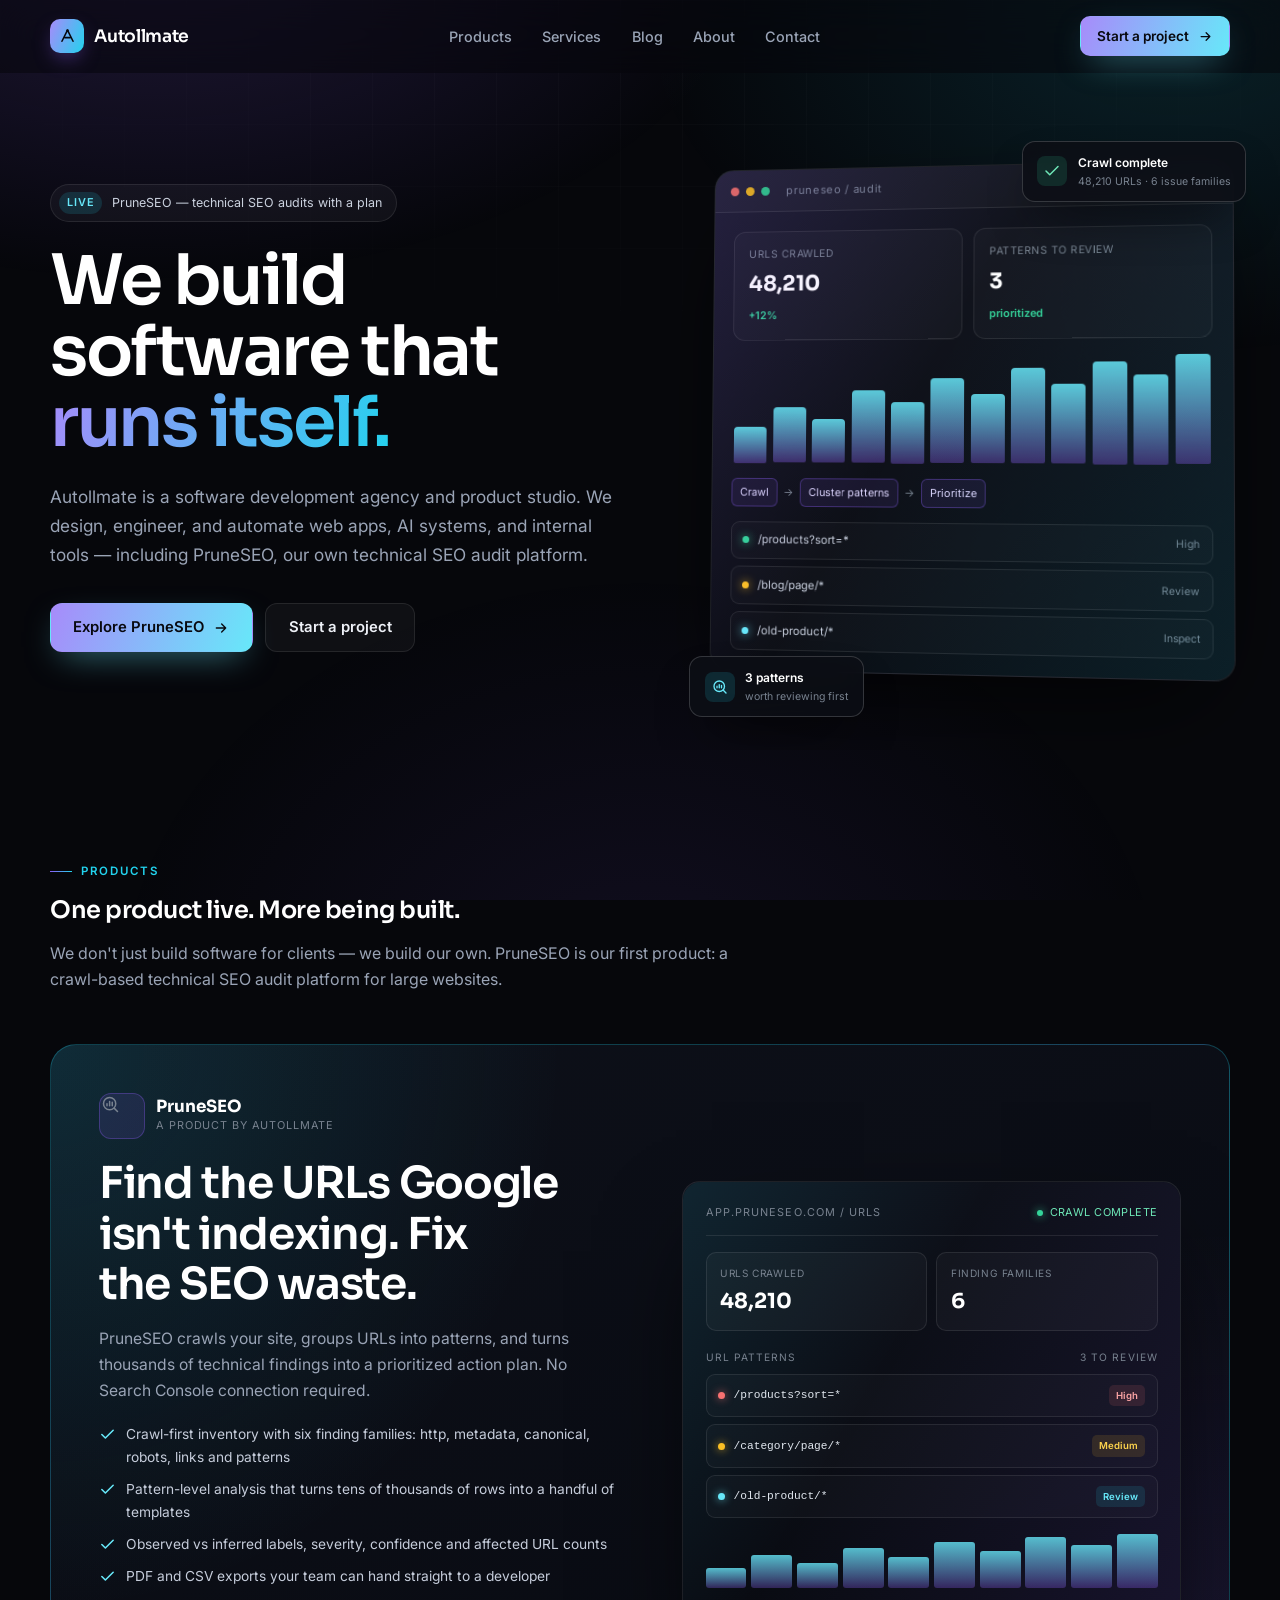
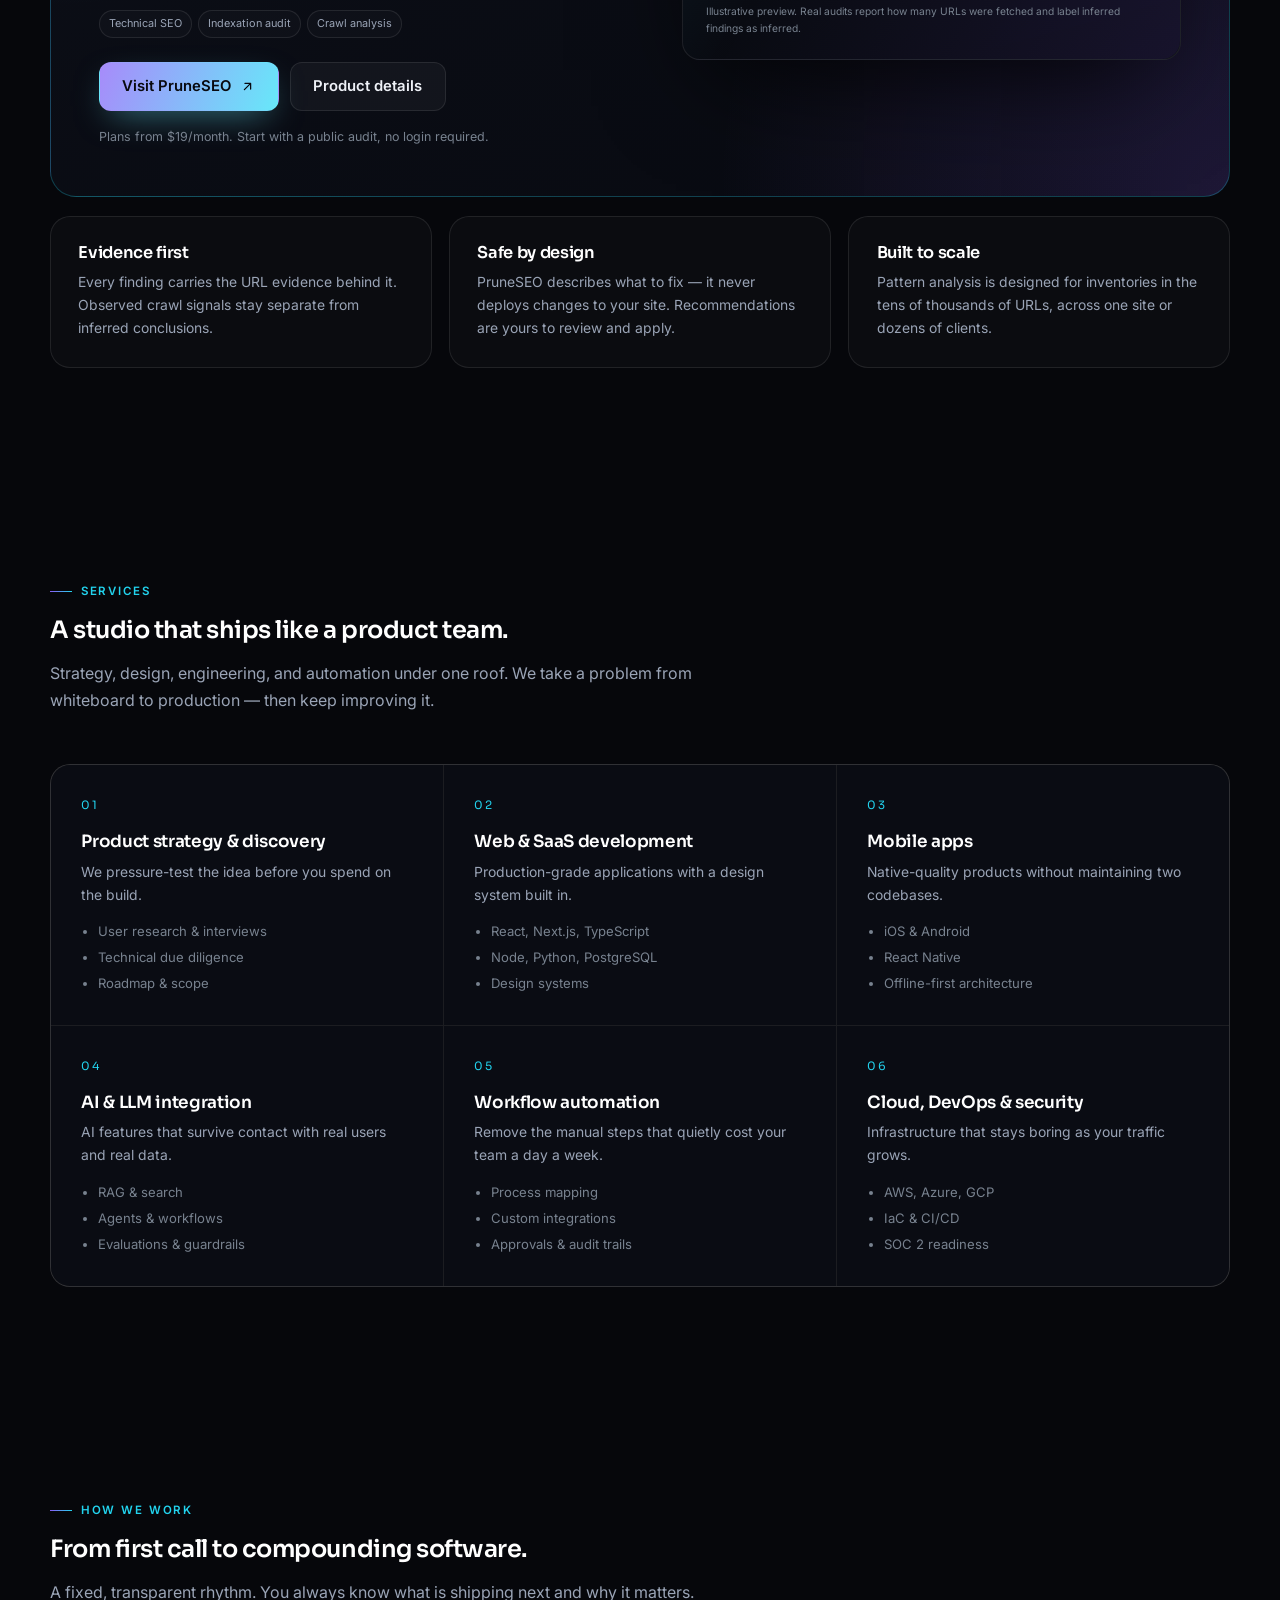
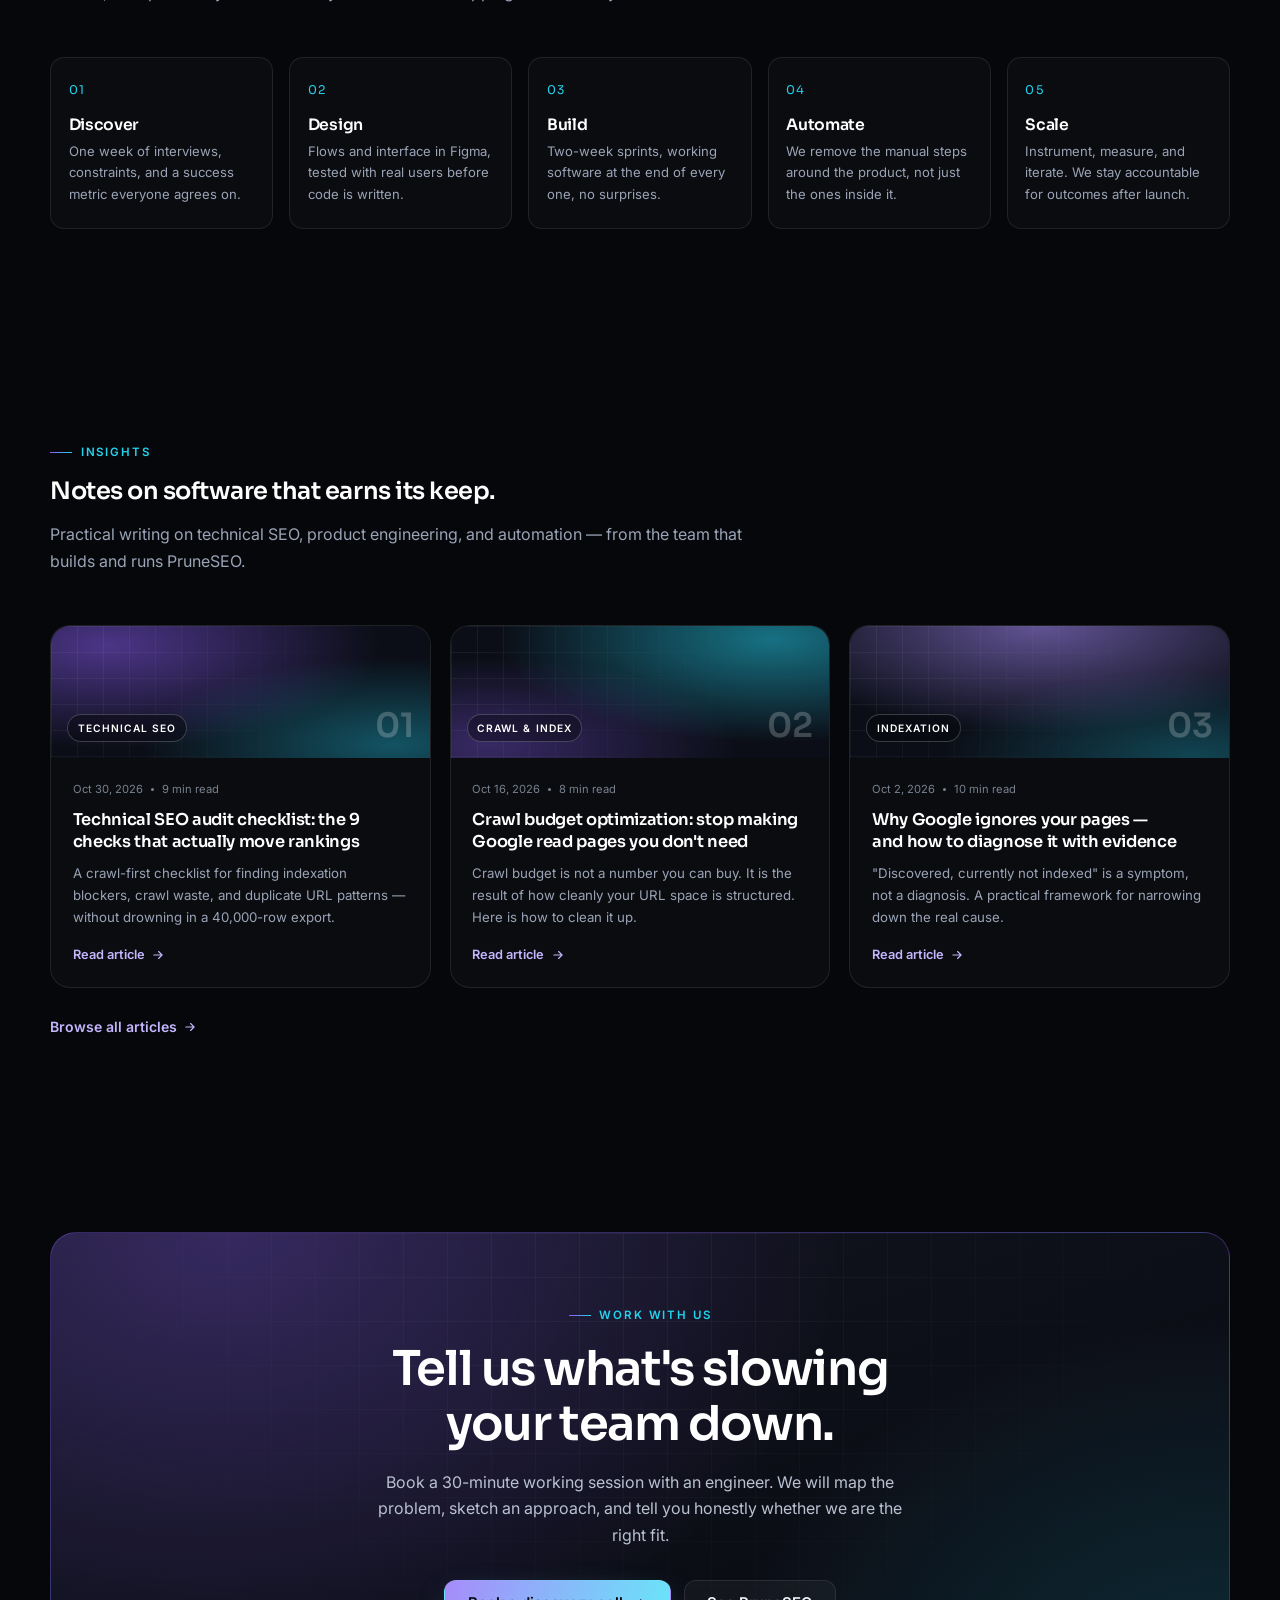
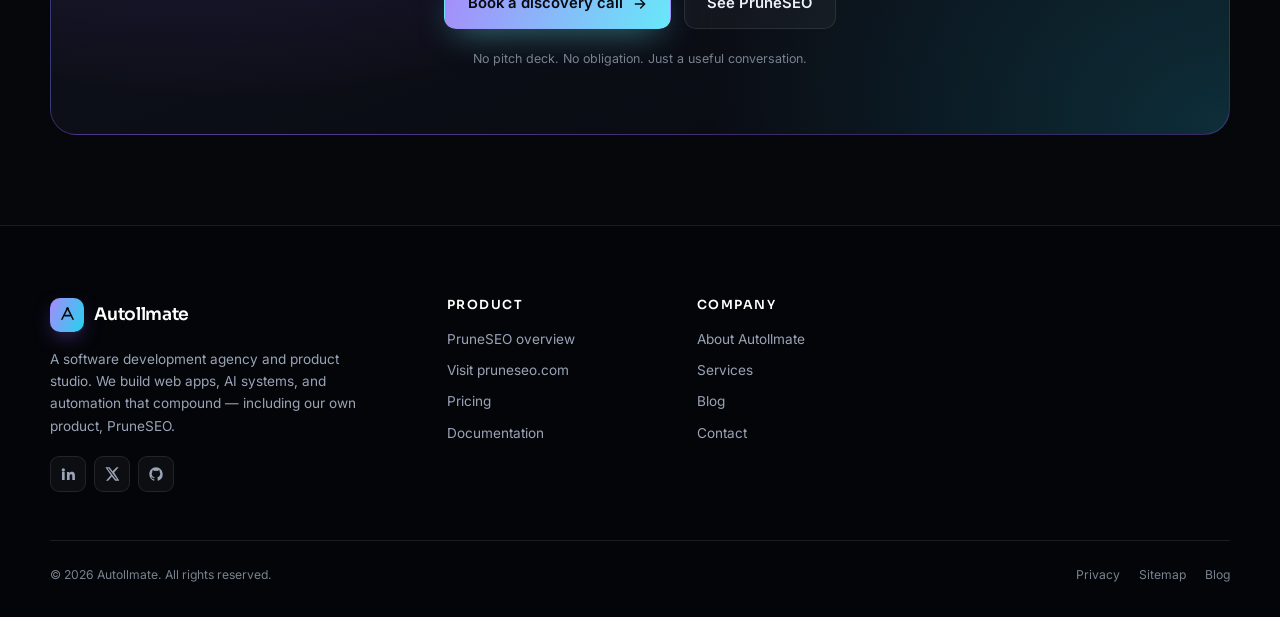
==== commit f3c5f238: "update" ====
--- a/index.html
+++ b/index.html
@@ -151,11 +151,11 @@
               </a>
               <a class="btn btn--ghost" href="contact.html">Start a project</a>
             </div>
-            <div class="hero-proof">
+            <!-- <div class="hero-proof">
               <div><strong>120+</strong><span>projects shipped</span></div>
               <div><strong>9 yrs</strong><span>building software</span></div>
               <div><strong>4.9/5</strong><span>client rating</span></div>
-            </div>
+            </div> -->
           </div>
 
           <div class="hero-visual" aria-hidden="true">
@@ -208,7 +208,7 @@
           </div>
         </div>
 
-        <div class="logo-strip" data-reveal>
+        <!-- <div class="logo-strip" data-reveal>
           <p>Teams we have shipped with</p>
           <ul>
             <li>Northwind</li>
@@ -218,7 +218,7 @@
             <li>Foundry</li>
             <li>Helio</li>
           </ul>
-        </div>
+        </div> -->
       </div>
     </section>
 
@@ -377,16 +377,16 @@
           </div>
         </div>
 
-        <div class="stats-band" style="margin-top:1.4rem" data-reveal>
+        <!-- <div class="stats-band" style="margin-top:1.4rem" data-reveal>
           <div class="stat"><strong data-count="120" data-suffix="+">120+</strong><span>projects shipped</span></div>
           <div class="stat"><strong data-count="38">38</strong><span>engineers &amp; designers</span></div>
           <div class="stat"><strong data-count="97" data-suffix="%">97%</strong><span>client retention</span></div>
           <div class="stat"><strong data-count="14">14</strong><span>countries served</span></div>
-        </div>
+        </div> -->
       </div>
     </section>
 
-    <section class="section">
+    <!-- <section class="section">
       <div class="container">
         <div class="section-head" data-reveal>
           <span class="eyebrow">Clients</span>
@@ -417,7 +417,7 @@
           </blockquote>
         </div>
       </div>
-    </section>
+    </section> -->
 
     <section class="section" id="insights">
       <div class="container">
@@ -534,7 +534,7 @@
             <li><a href="contact.html">Contact</a></li>
           </ul>
         </div>
-        <div class="newsletter">
+        <!-- <div class="newsletter">
           <h2 class="footer-heading">The Automation Brief</h2>
           <p>One useful idea on product engineering, technical SEO, or automation. Twice a month.</p>
           <form data-mock-submit data-success="You're on the list. Look out for the next brief.">
@@ -546,7 +546,7 @@
             <div class="form-status" hidden></div>
           </form>
           <small>No spam. Unsubscribe anytime.</small>
-        </div>
+        </div> -->
       </div>
       <div class="footer-bottom">
         <p>&copy; <span data-year>2026</span> Autollmate. All rights reserved.</p>
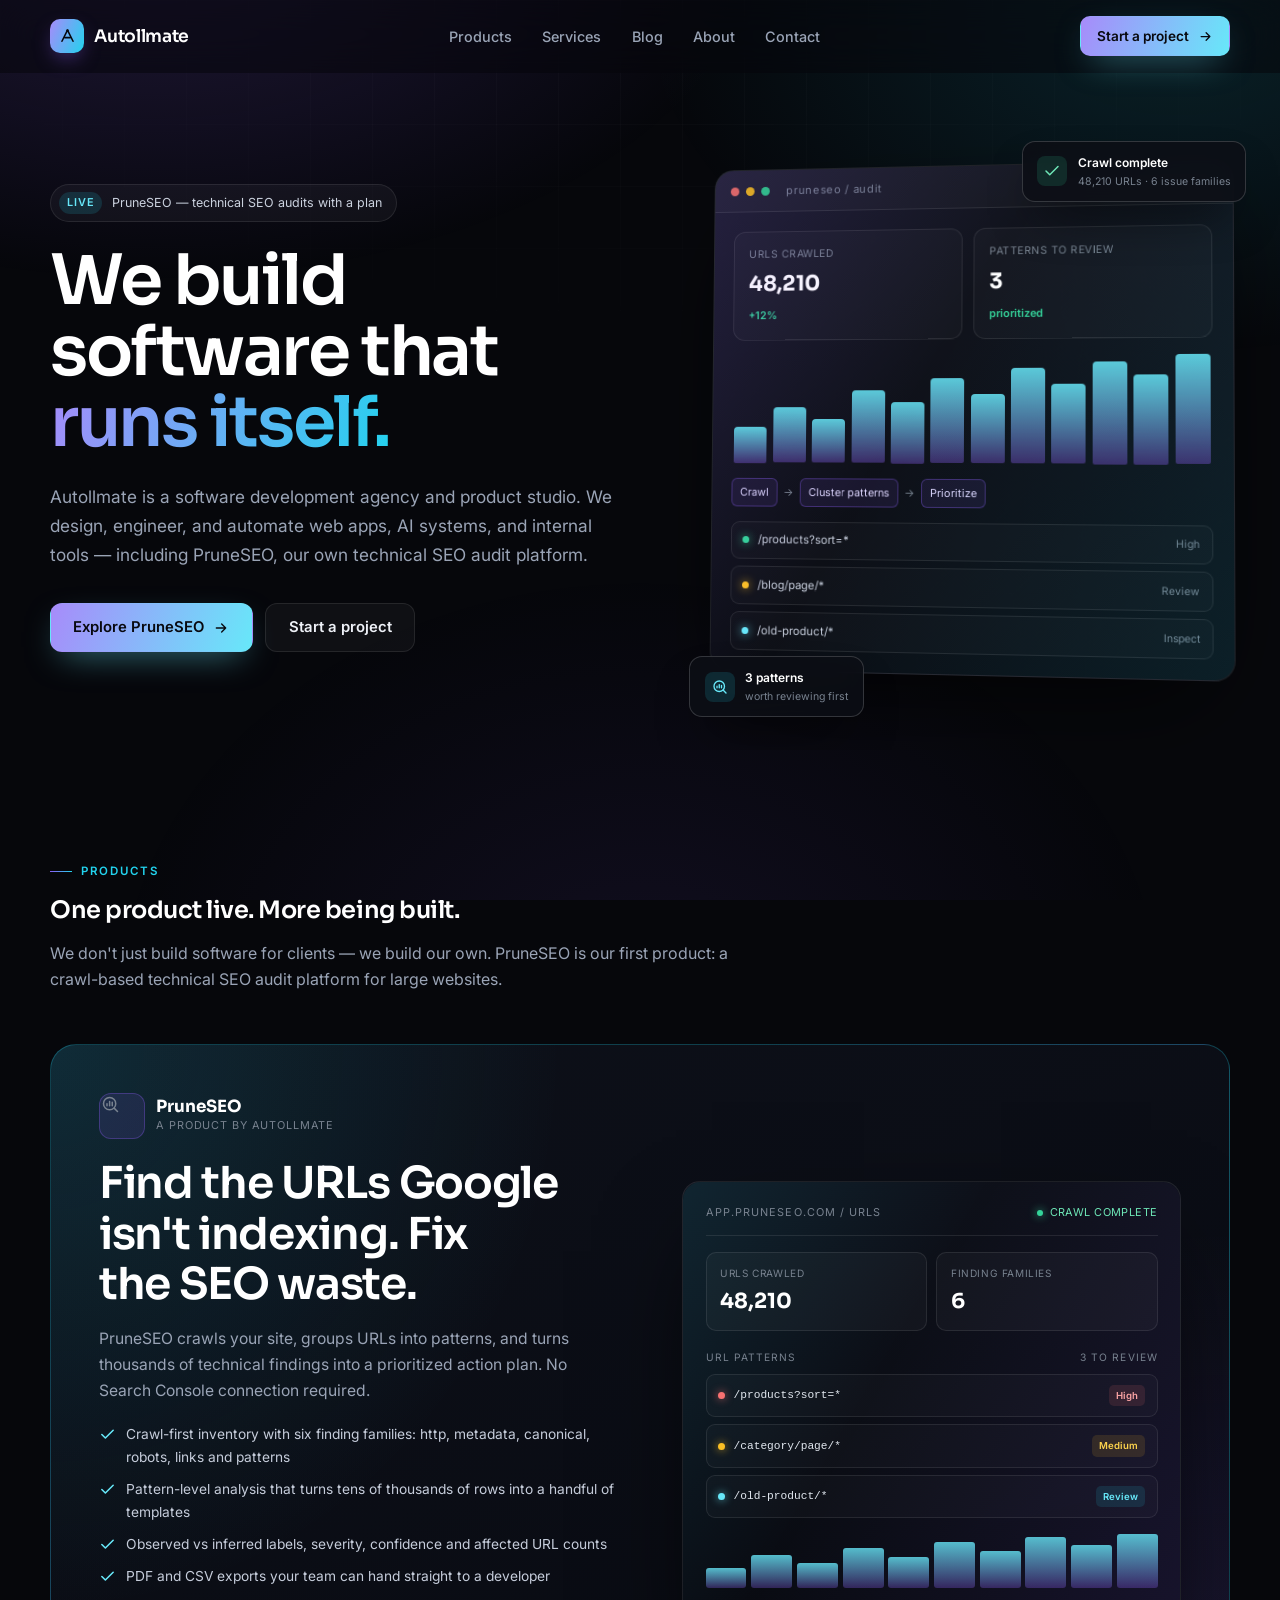
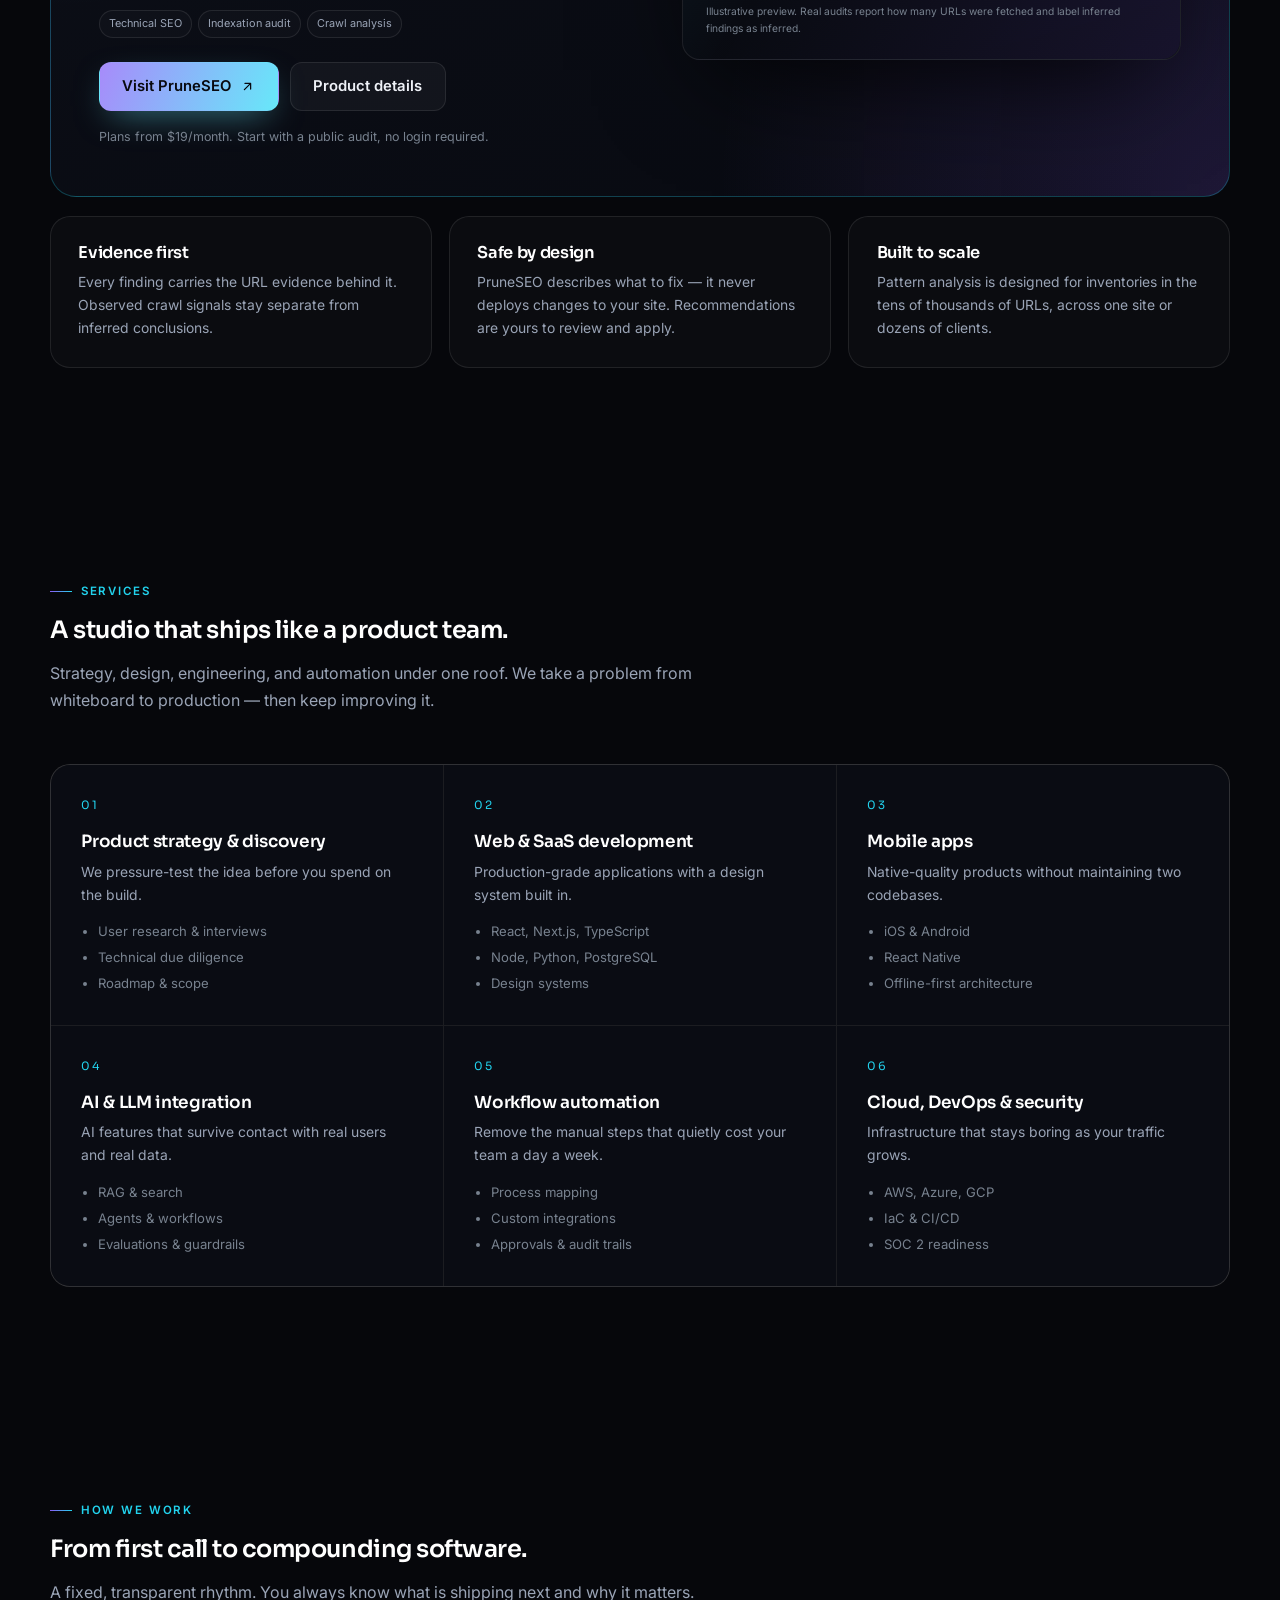
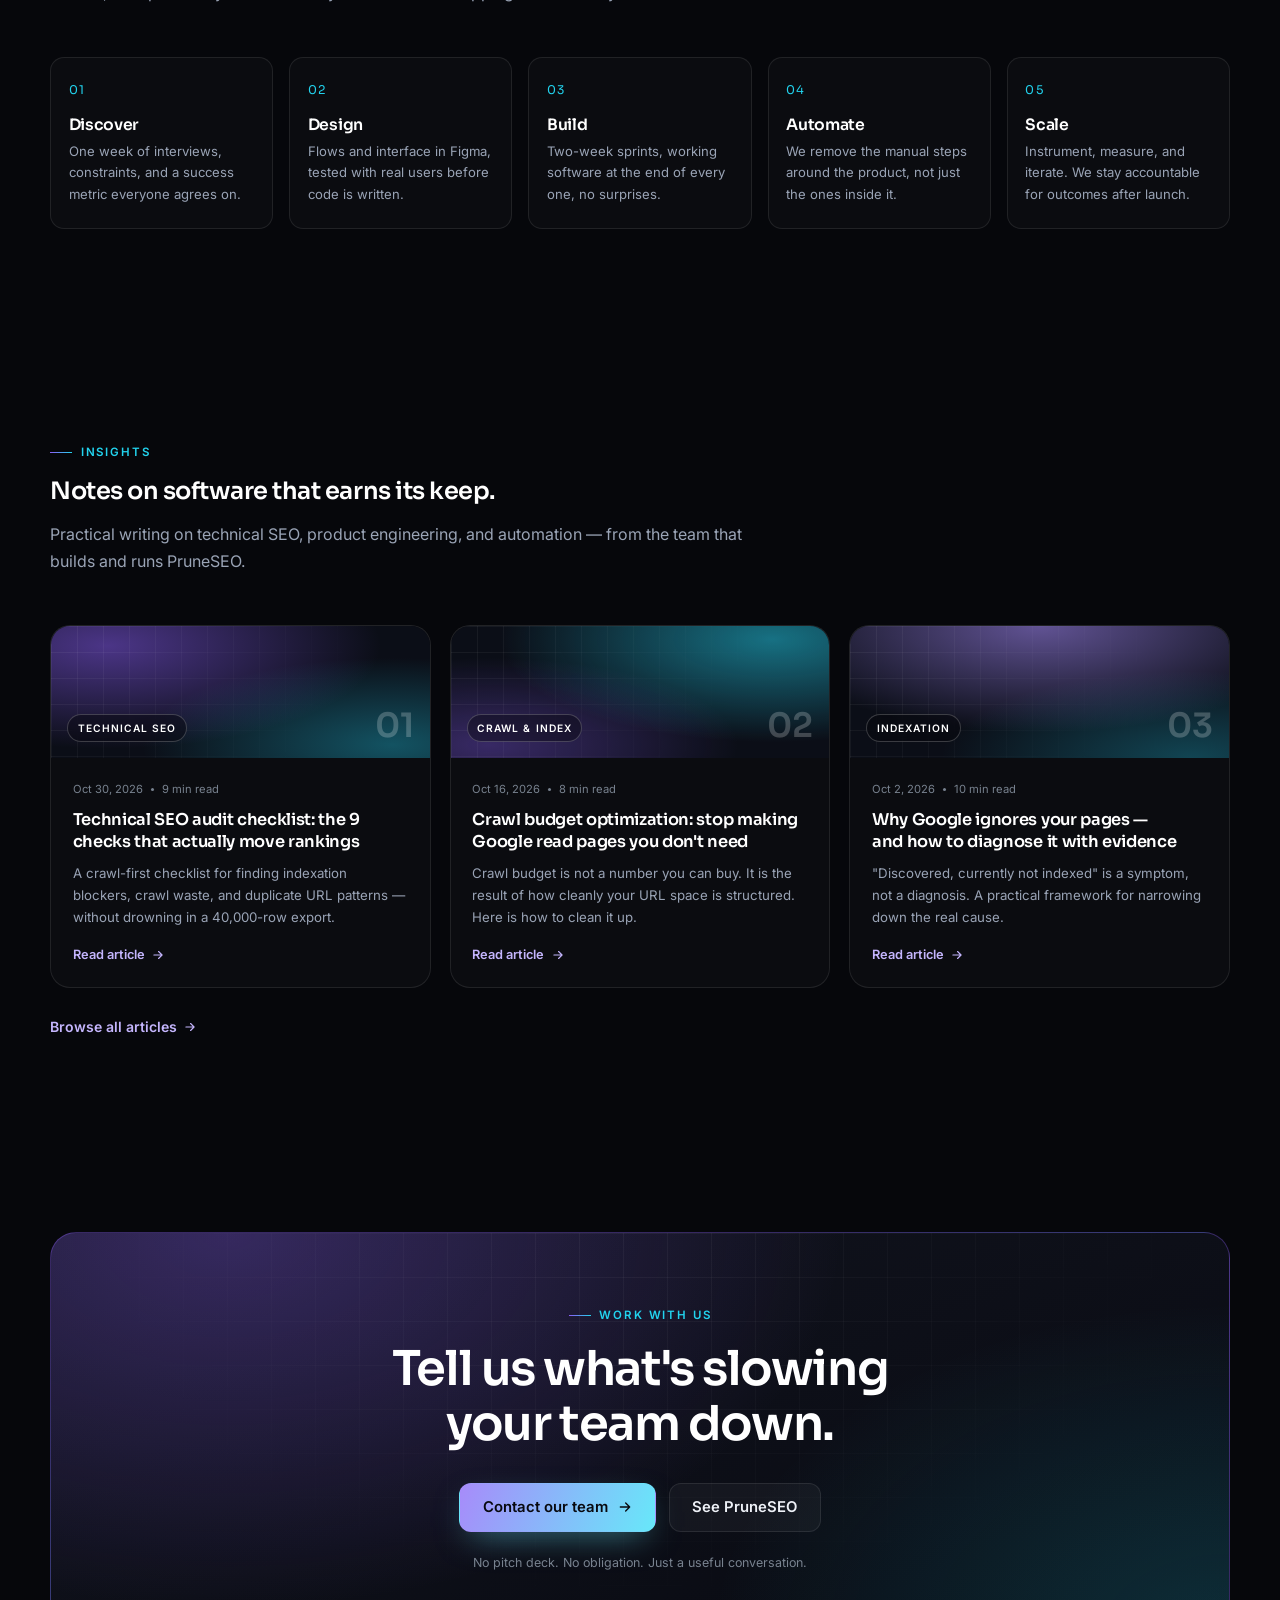
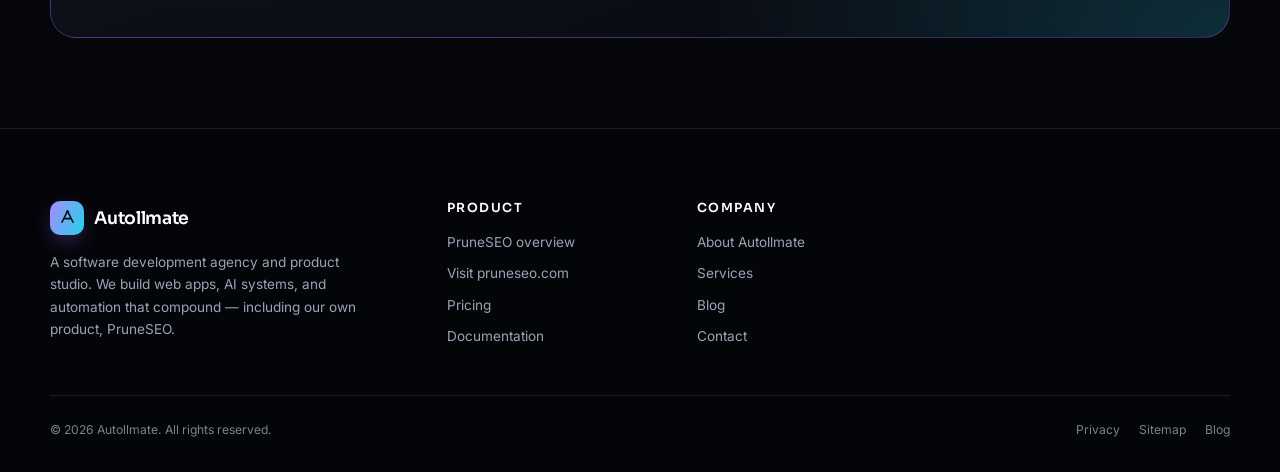
==== commit 0a0e03f9: "update data" ====
--- a/index.html
+++ b/index.html
@@ -46,7 +46,7 @@
         "logo": "https://autollmate.com/assets/img/icon-512.png",
         "image": "https://autollmate.com/assets/img/og-cover.png",
         "description": "Autollmate is a software development agency and product studio building web applications, AI systems, and workflow automation. It is the company behind PruneSEO.",
-        "email": "hello@autollmate.com",
+        "email": "hello@pruneseo.com",
         "foundingDate": "2017",
         "sameAs": [
           "https://www.linkedin.com/company/autollmate",
@@ -480,9 +480,9 @@
         <div class="cta-card" data-reveal>
           <span class="eyebrow" style="justify-content:center">Work with us</span>
           <h2>Tell us what's slowing your team down.</h2>
-          <p>Book a 30-minute working session with an engineer. We will map the problem, sketch an approach, and tell you honestly whether we are the right fit.</p>
+          <!-- <p>Book a 30-minute working session with an engineer. We will map the problem, sketch an approach, and tell you honestly whether we are the right fit.</p> -->
           <div class="cta-actions">
-            <a class="btn btn--primary" href="contact.html">Book a discovery call
+            <a class="btn btn--primary" href="contact.html">Contact our team
               <svg width="16" height="16" viewBox="0 0 24 24" fill="none" stroke="currentColor" stroke-width="2" stroke-linecap="round" stroke-linejoin="round" aria-hidden="true"><path d="M5 12h14M13 6l6 6-6 6"/></svg>
             </a>
             <a class="btn btn--ghost" href="products.html">See PruneSEO</a>
@@ -504,7 +504,7 @@
             <span>Autollmate</span>
           </a>
           <p>A software development agency and product studio. We build web apps, AI systems, and automation that compound — including our own product, PruneSEO.</p>
-          <div class="socials">
+          <!-- <div class="socials">
             <a href="https://www.linkedin.com/company/autollmate" target="_blank" rel="noopener noreferrer" aria-label="Autollmate on LinkedIn">
               <svg viewBox="0 0 24 24" fill="currentColor" aria-hidden="true"><path d="M4.98 3.5a2.5 2.5 0 1 1 0 5 2.5 2.5 0 0 1 0-5ZM3 9h4v12H3V9Zm7 0h3.8v1.7h.05c.53-1 1.83-2.05 3.77-2.05 4.03 0 4.78 2.65 4.78 6.1V21h-4v-5.5c0-1.3-.02-3-1.83-3-1.83 0-2.1 1.43-2.1 2.9V21h-4V9Z"/></svg>
             </a>
@@ -514,7 +514,7 @@
             <a href="https://github.com/autollmate" target="_blank" rel="noopener noreferrer" aria-label="Autollmate on GitHub">
               <svg viewBox="0 0 24 24" fill="currentColor" aria-hidden="true"><path d="M12 2C6.48 2 2 6.58 2 12.26c0 4.53 2.87 8.37 6.84 9.73.5.09.68-.22.68-.49 0-.24-.01-.88-.01-1.73-2.78.62-3.37-1.37-3.37-1.37-.45-1.18-1.11-1.5-1.11-1.5-.91-.63.07-.62.07-.62 1 .07 1.53 1.05 1.53 1.05.89 1.56 2.34 1.11 2.91.85.09-.66.35-1.11.63-1.37-2.22-.26-4.56-1.14-4.56-5.07 0-1.12.39-2.03 1.03-2.75-.1-.26-.45-1.3.1-2.71 0 0 .84-.28 2.75 1.05a9.36 9.36 0 0 1 5 0c1.91-1.33 2.75-1.05 2.75-1.05.55 1.41.2 2.45.1 2.71.64.72 1.03 1.63 1.03 2.75 0 3.94-2.34 4.81-4.57 5.06.36.32.68.94.68 1.9 0 1.37-.01 2.47-.01 2.81 0 .27.18.58.69.48A10.02 10.02 0 0 0 22 12.26C22 6.58 17.52 2 12 2Z"/></svg>
             </a>
-          </div>
+          </div> -->
         </div>
         <div>
           <h2 class="footer-heading">Product</h2>
